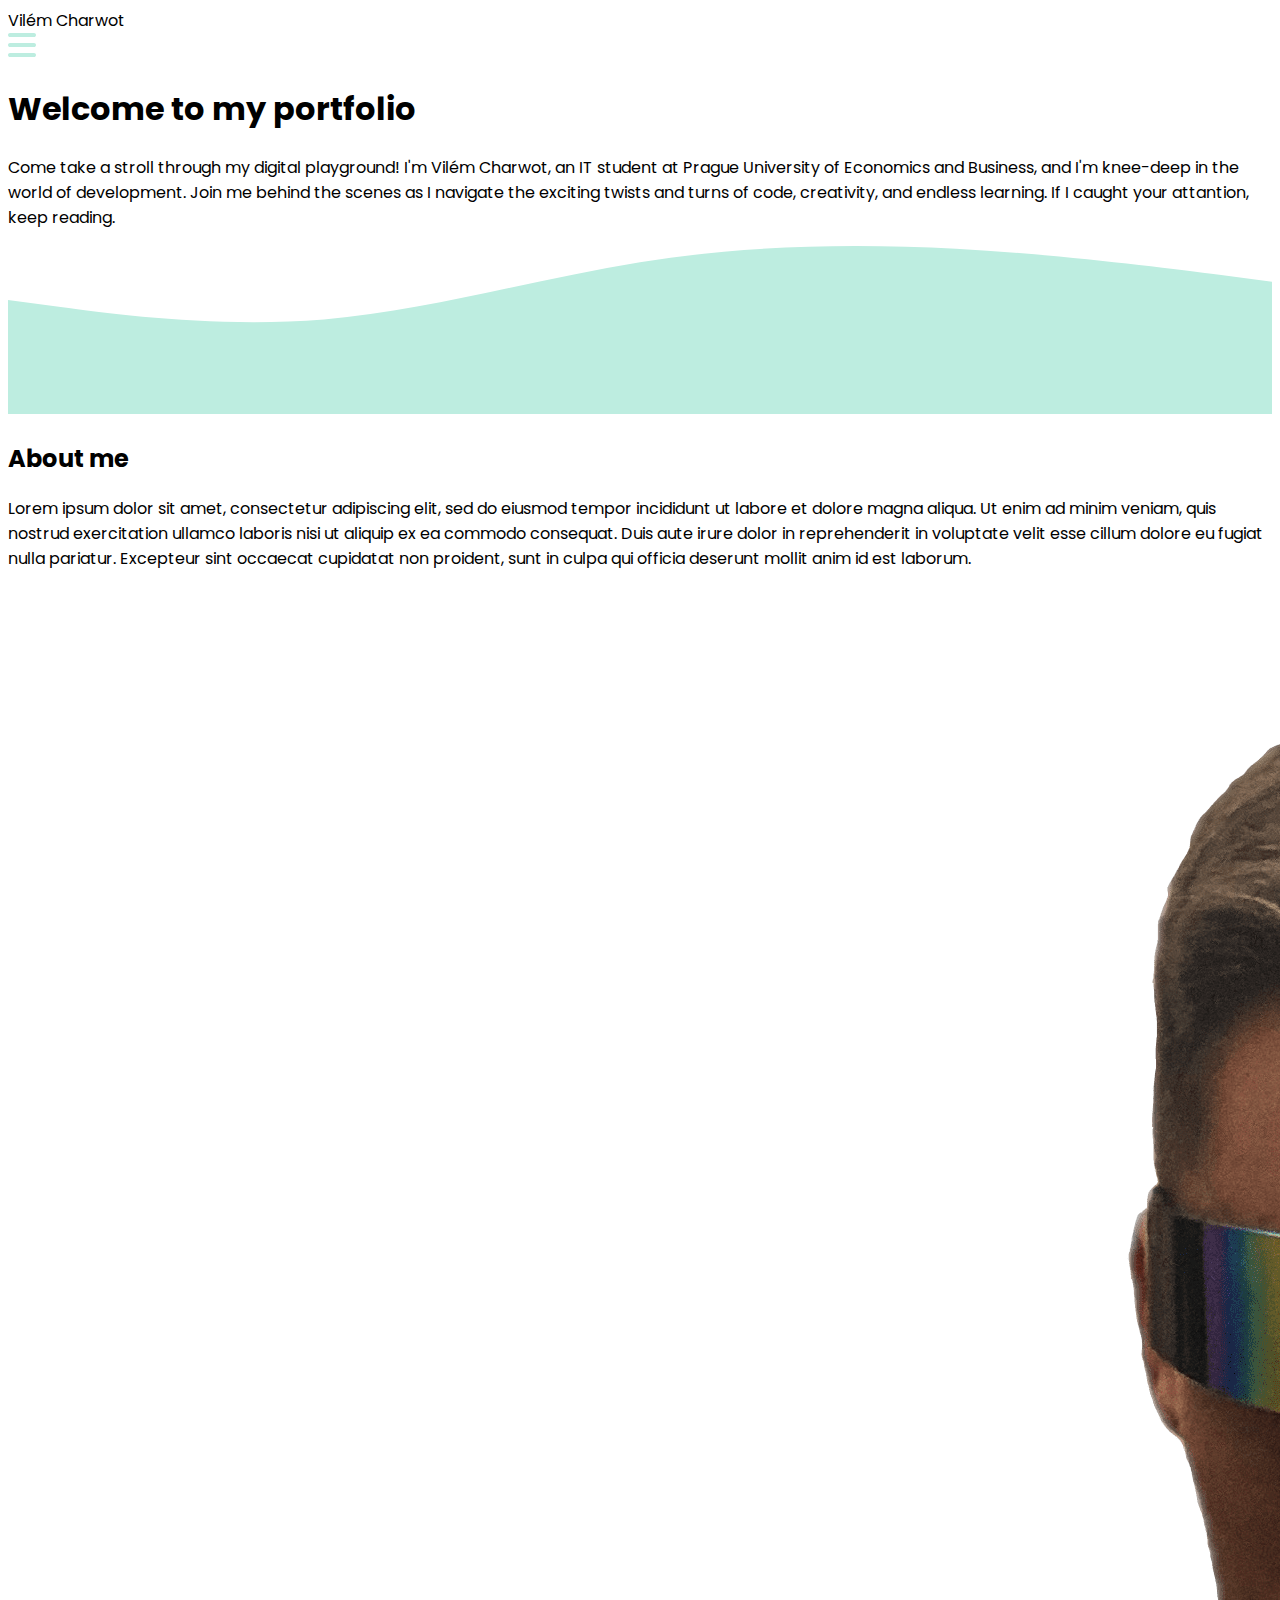
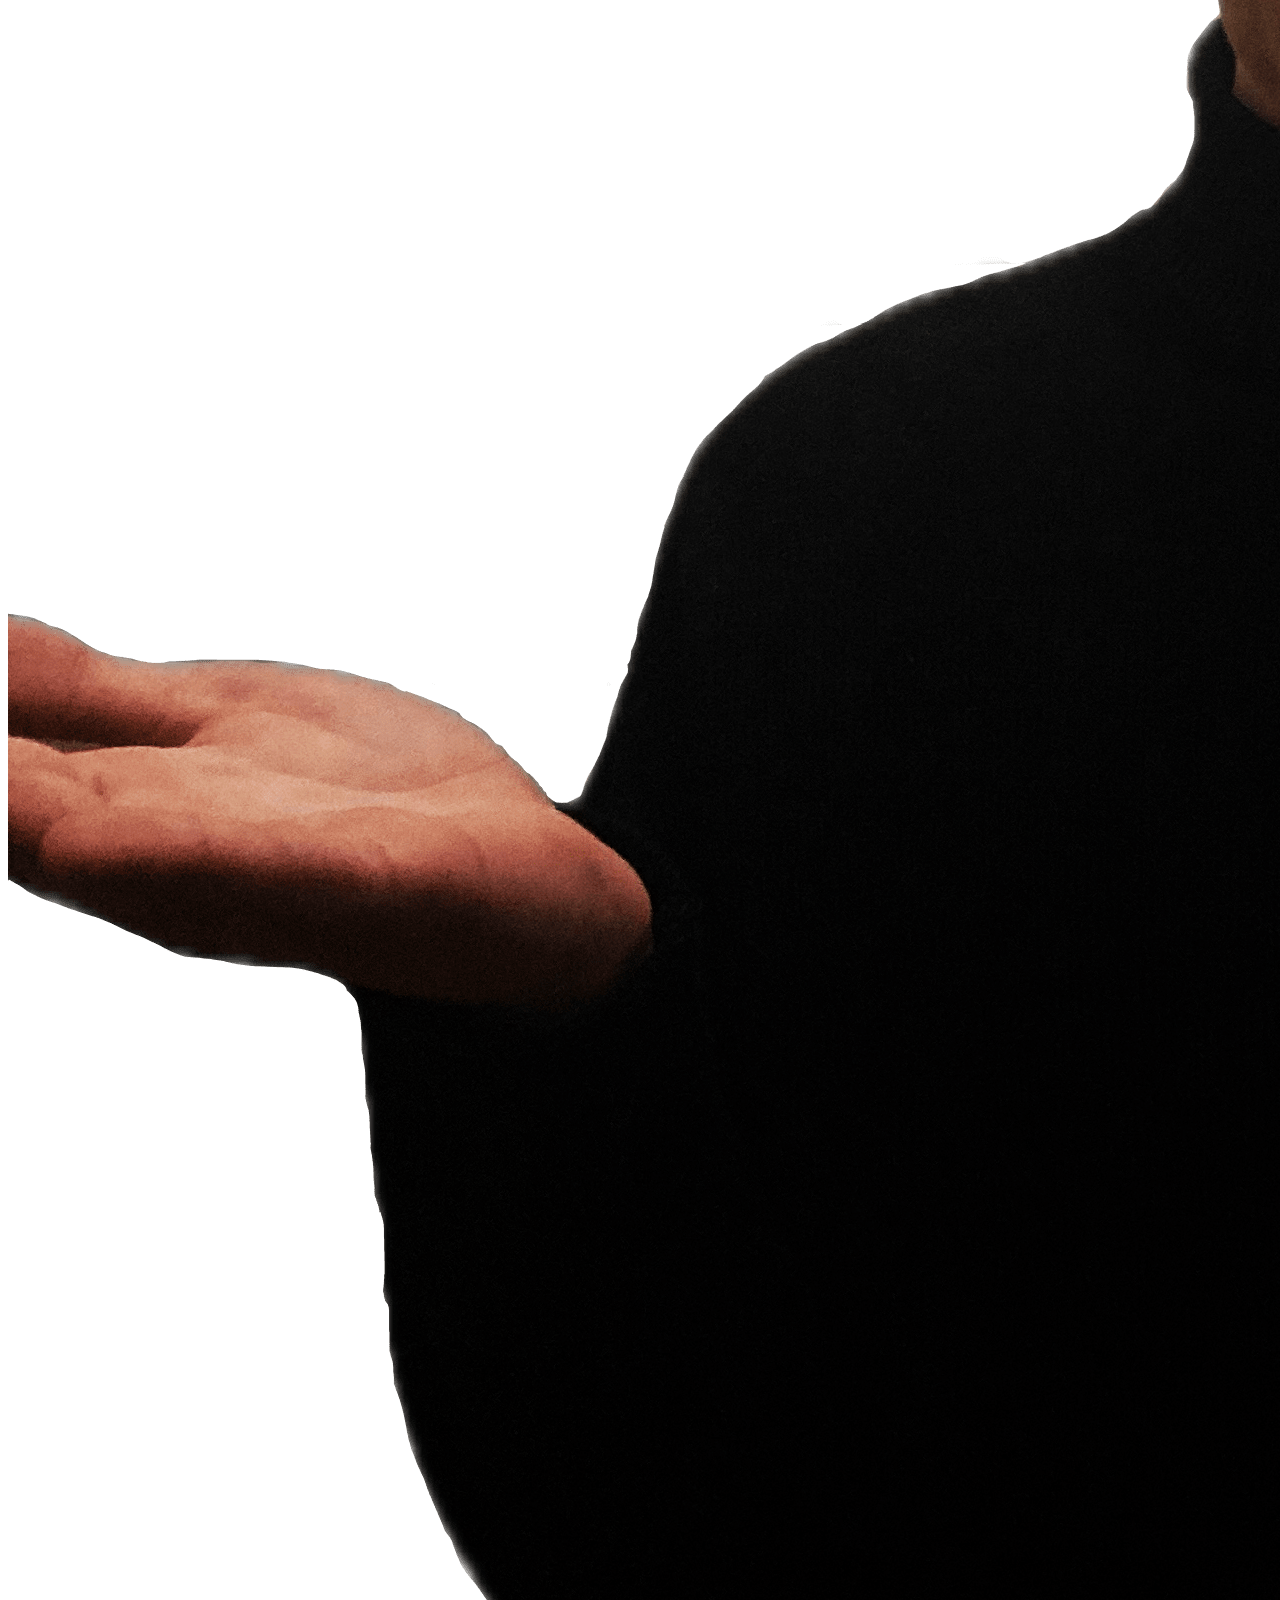
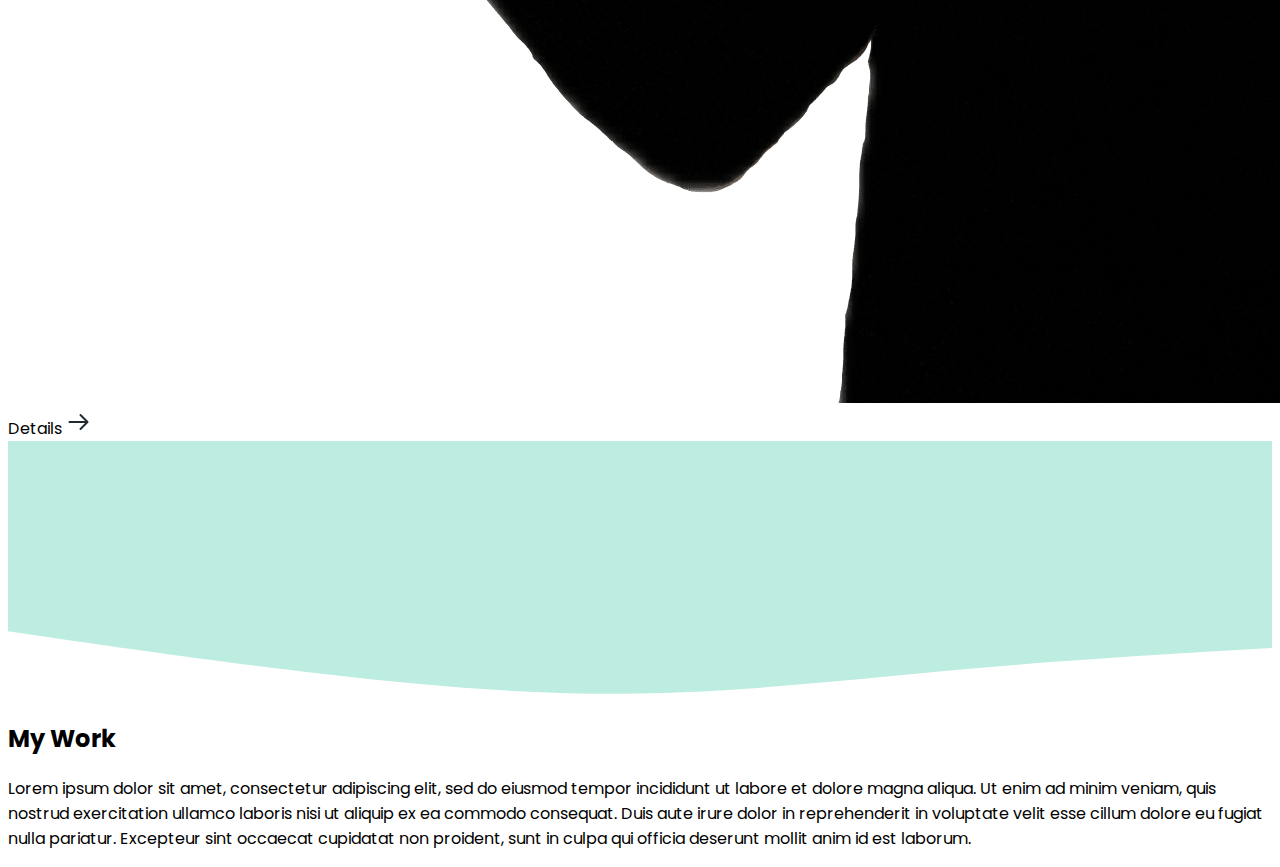
==== index.html @ 45489f50 "Created styles for bright section and created the HTML" ====
<!DOCTYPE html>
<html lang="en">
<head>
    <meta charset="UTF-8">
    <meta name="viewport" content="width=device-width, initial-scale=1"/>
    <title>Vilém Charwot - Home</title>
    <link href='https://fonts.googleapis.com/css2?family=Poppins' rel='stylesheet'>
    <link rel="stylesheet" href="styles.css">
</head>
<body>
<div class="main-container">
    <!--Header-->
    <div class="top-page-header-container">
        <header class="top-page-header">
            <div class="name-container">
                <span class="name">Vilém Charwot</span>
            </div>
            <svg width="28" height="24" viewBox="0 0 28 24" fill="none" xmlns="http://www.w3.org/2000/svg">
                <path fill-rule="evenodd" clip-rule="evenodd" d="M0 2C0 1.46957 0.210714 0.96086 0.585786 0.585787C0.960859 0.210714 1.46957 0 2 0H26C26.5304 0 27.0391 0.210714 27.4142 0.585787C27.7893 0.96086 28 1.46957 28 2C28 2.53043 27.7893 3.03914 27.4142 3.41421C27.0391 3.78929 26.5304 4 26 4H2C1.46957 4 0.960859 3.78929 0.585786 3.41421C0.210714 3.03914 0 2.53043 0 2ZM0 12C0 11.4696 0.210714 10.9609 0.585786 10.5858C0.960859 10.2107 1.46957 10 2 10H26C26.5304 10 27.0391 10.2107 27.4142 10.5858C27.7893 10.9609 28 11.4696 28 12C28 12.5304 27.7893 13.0391 27.4142 13.4142C27.0391 13.7893 26.5304 14 26 14H2C1.46957 14 0.960859 13.7893 0.585786 13.4142C0.210714 13.0391 0 12.5304 0 12ZM0 22C0 21.4696 0.210714 20.9609 0.585786 20.5858C0.960859 20.2107 1.46957 20 2 20H26C26.5304 20 27.0391 20.2107 27.4142 20.5858C27.7893 20.9609 28 21.4696 28 22C28 22.5304 27.7893 23.0391 27.4142 23.4142C27.0391 23.7893 26.5304 24 26 24H2C1.46957 24 0.960859 23.7893 0.585786 23.4142C0.210714 23.0391 0 22.5304 0 22Z" fill="#BDEDE0"/>
            </svg>
        </header>
    </div>
    <!--Intro section-->
    <section class="intro-section">
        <h1 class="intro-heading">Welcome to my portfolio</h1>
        <p class="intro-text">Come take a stroll through my digital playground! I'm Vilém Charwot, an IT student at Prague University of Economics and Business, and I'm knee-deep in the world of development. Join me behind the scenes as I navigate the exciting twists and turns of code, creativity, and endless learning. If I caught your attantion, keep reading.</p>
    </section>
    <!--About me section-->
    <section class="section-bright">
        <!--Top wave-->
        <svg class="top-wave" xmlns="http://www.w3.org/2000/svg" viewBox="0 0 375 50" fill="none">
            <title>waveform top</title>
            <path d="M0 16.0524L15.625 18.1205C31.25 20.2276 62.5 24.3637 93.75 21.7884C125 19.174 156.25 9.80917 187.5 4.81458C218.75 -0.219034 250 -0.843363 281.25 0.834507C312.5 2.51238 343.75 6.57048 359.375 8.56051L375 10.5896V50H359.375C343.75 50 312.5 50 281.25 50C250 50 218.75 50 187.5 50C156.25 50 125 50 93.75 50C62.5 50 31.25 50 15.625 50H0V16.0524Z" fill="#BDEDE0"/>
        </svg>
        <!--Content-->
        <main class="section-bright-content">
            <h2 class="section-heading">About me</h2>
            <div class="text-image">
                <p class="section-text">Lorem ipsum dolor sit amet, consectetur adipiscing elit, sed do eiusmod tempor incididunt ut labore et dolore magna aliqua. Ut enim ad minim veniam, quis nostrud exercitation ullamco laboris nisi ut aliquip ex ea commodo consequat. Duis aute irure dolor in reprehenderit in voluptate velit esse cillum dolore eu fugiat nulla pariatur. Excepteur sint occaecat cupidatat non proident, sunt in culpa qui officia deserunt mollit anim id est laborum.</p>
                <img class="section-image" src="pictures/matrixVildaEditCrop-min.png" alt="Vilém Charwot - Matrix">
            </div>
            <a class="arrow-button">
                Details
                <svg xmlns="http://www.w3.org/2000/svg" width="25" height="24" viewBox="0 0 25 24" fill="none">
                    <path d="M14.5 5L21.5 12M21.5 12L14.5 19M21.5 12H3.5" stroke="#202A32" stroke-width="2" stroke-linecap="round" stroke-linejoin="round"/>
                </svg>
            </a>
        </main>
        <!--Bottom wave-->
        <svg class="bottom-wave" xmlns="http://www.w3.org/2000/svg" viewBox="0 0 375 75" fill="none">
            <path d="M0 56.4436L15.625 58.7386C31.25 60.9715 62.5 65.5614 93.75 69.1589C125 72.7564 156.25 75.4856 187.5 74.9274C218.75 74.4311 250 70.7096 281.25 67.9184C312.5 65.1273 343.75 63.2665 359.375 62.3361L375 61.4057V0H359.375C343.75 0 312.5 0 281.25 0C250 0 218.75 0 187.5 0C156.25 0 125 0 93.75 0C62.5 0 31.25 0 15.625 0H0V56.4436Z" fill="#BDEDE0"/>
        </svg>
    </section>
    <section class="section-dark">
        <!--Content-->
        <main class="section-dark-content">
            <h2 class="section-heading">My Work</h2>
            <div class="text-image">
                <p class="section-text">Lorem ipsum dolor sit amet, consectetur adipiscing elit, sed do eiusmod tempor incididunt ut labore et dolore magna aliqua. Ut enim ad minim veniam, quis nostrud exercitation ullamco laboris nisi ut aliquip ex ea commodo consequat. Duis aute irure dolor in reprehenderit in voluptate velit esse cillum dolore eu fugiat nulla pariatur. Excepteur sint occaecat cupidatat non proident, sunt in culpa qui officia deserunt mollit anim id est laborum.</p>
            </div>
        </main>
        <!--Bottom wave-->
    </section>
</div>

</body>
</html>
---- styles.css ----
@import url('https://fonts.googleapis.com/css2?family=Poppins:wght@700&display=swap');

:root{
    --main-dark: #202A32;
    --main-bright: #BDEDE0;
}
*{
    font-family: "Poppins", sans-serif;
}

@media screen and (max-width: 800px) {
    body{
        margin: 0;
        font-weight: normal;
        background-color: #202A32;
        color: var(--main-bright);
    }
    .main-container{
        display: flex;
        flex-direction: column;
        align-items: center;
    }
    .top-page-header-container{
        display: flex;
        padding: 16px;
        flex-direction: column;
        align-items: center;
        gap: 16px;
        align-self: stretch;
    }
    .top-page-header{
        display: flex;
        justify-content: space-between;
        align-items: center;
        align-self: stretch;
    }
    .name-container{
        display: flex;
        justify-content: center;
        align-items: center;
    }
    .name{
        font-size: 20px;
        color: var(--main-bright);
        font-weight: 700;
        line-height: 150%;
    }
    .intro-section{
        display: flex;
        padding:32px 16px;
        flex-direction: column;
        justify-content: center;
        align-items: center;
        /*gap: 10px;*/
        align-self: stretch;
        color: var(--main-bright);
    }
    .intro-heading{
        font-size: 36px;
        font-weight: 900;
        /*line-height: 150%;*/
    }
    .intro-text{
        font-weight: 700;
        font-size: 16px;
        text-align: justify;
    }

    .section-bright{
        display: flex;
        flex-direction: column;
        align-items: center;
        align-self: stretch;
        color: var(--main-dark);

    }
    path.top-wave{
        height: 50px;
        align-self: stretch;
    }
    path.bottom-wave{
        height: 75px;
        align-self: stretch;
    }
    .section-bright-content{
        display: flex;
        padding: 0px 16px;
        flex-direction: column;
        align-items: center;
        gap: 8px;
        align-self: stretch;
        text-align: justify;
        background-color: var(--main-bright);

    }
    .section-heading{
        font-size: 24px;
        font-weight: 700;
    }
    .text-image{
        display: flex;
        align-self: stretch;
        flex-direction: column;
        justify-content: center;
    }
    .section-text{
        align-self: stretch;
        font-size: 16px;
        font-weight: 400;
    }
    .section-image{
        align-self: stretch;
    }
    .arrow-button{
        display: flex;
        align-items: center;
        gap: 8px;
        font-size: 16px;
        font-weight: 700;
    }
    .section-dark{
        display: flex;
        padding: 16px 0px;
        flex-direction: column;
        align-items: center;
        align-self: stretch;
    }
    .section-dark-content{
        display: flex;
        padding: 16px;
        flex-direction: column;
        align-items: center;
        gap: 8px;
        align-self: stretch;
        text-align: justify;
    }
}
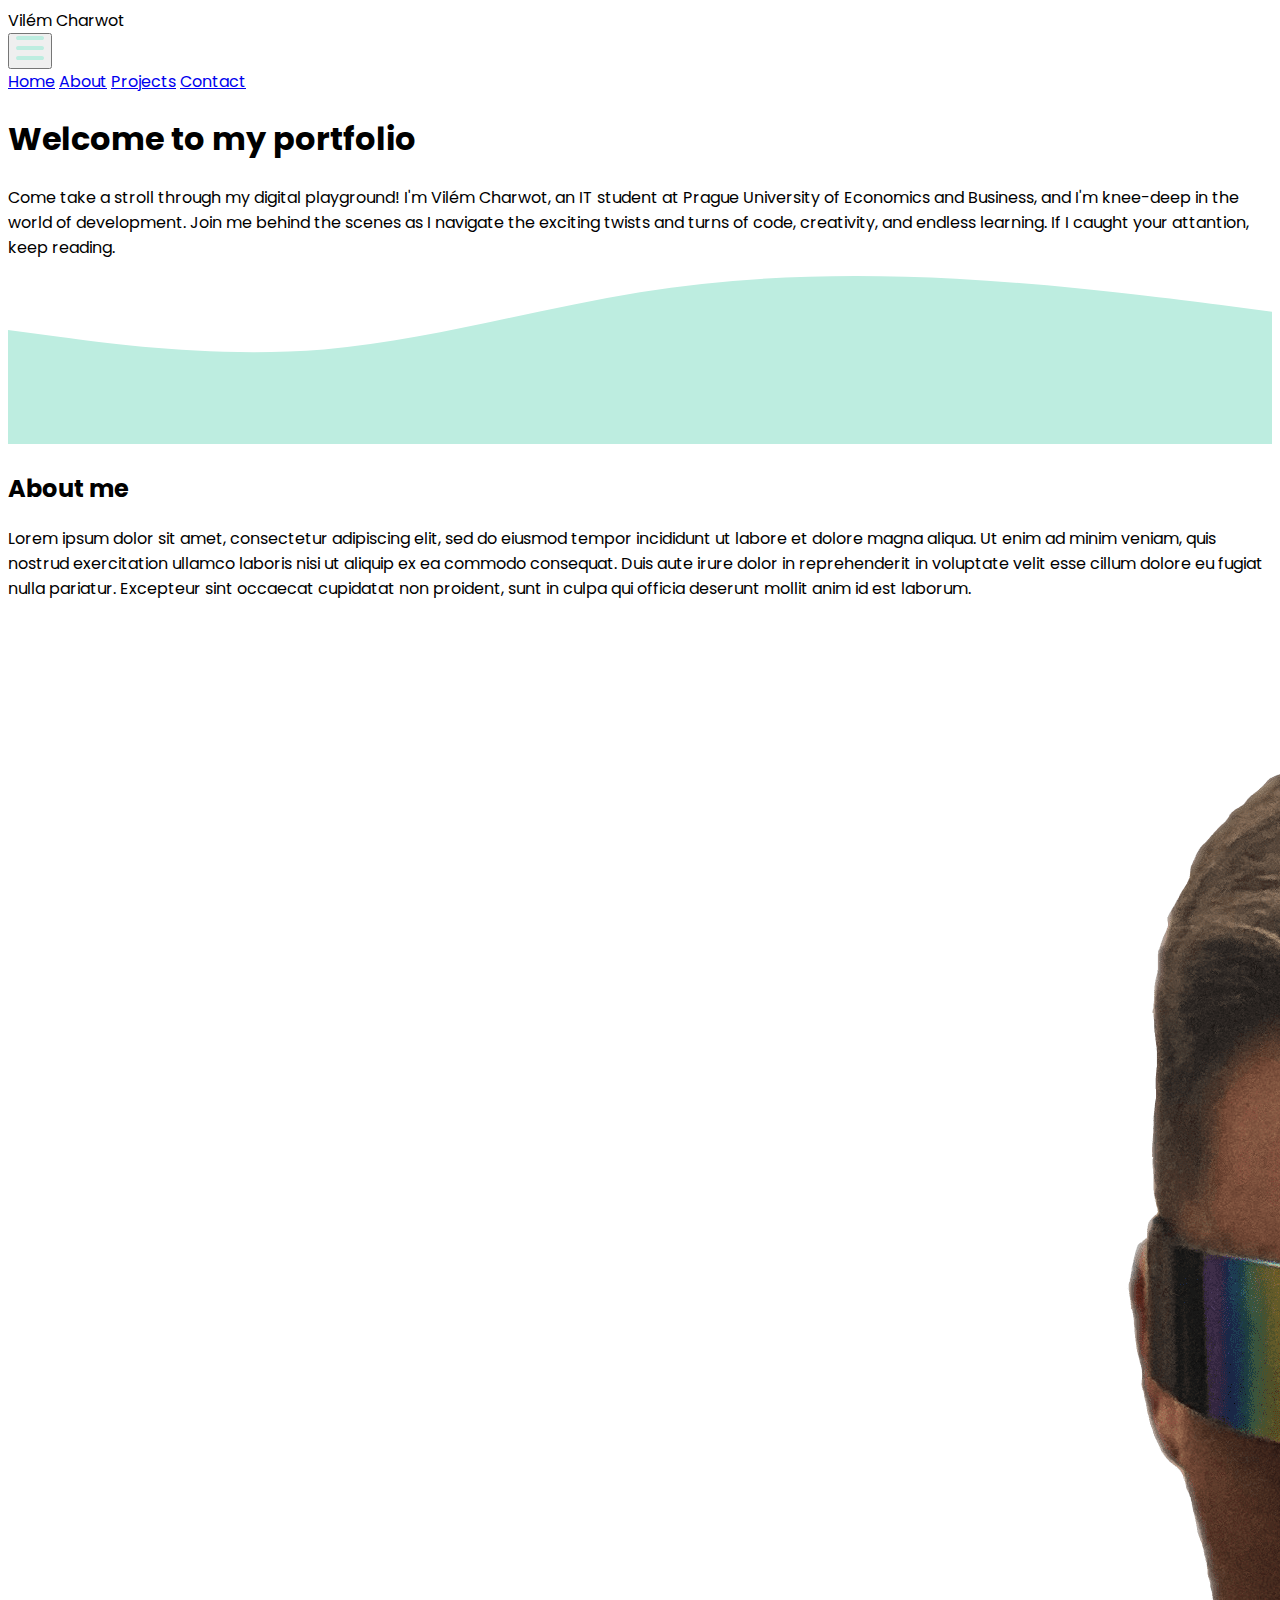
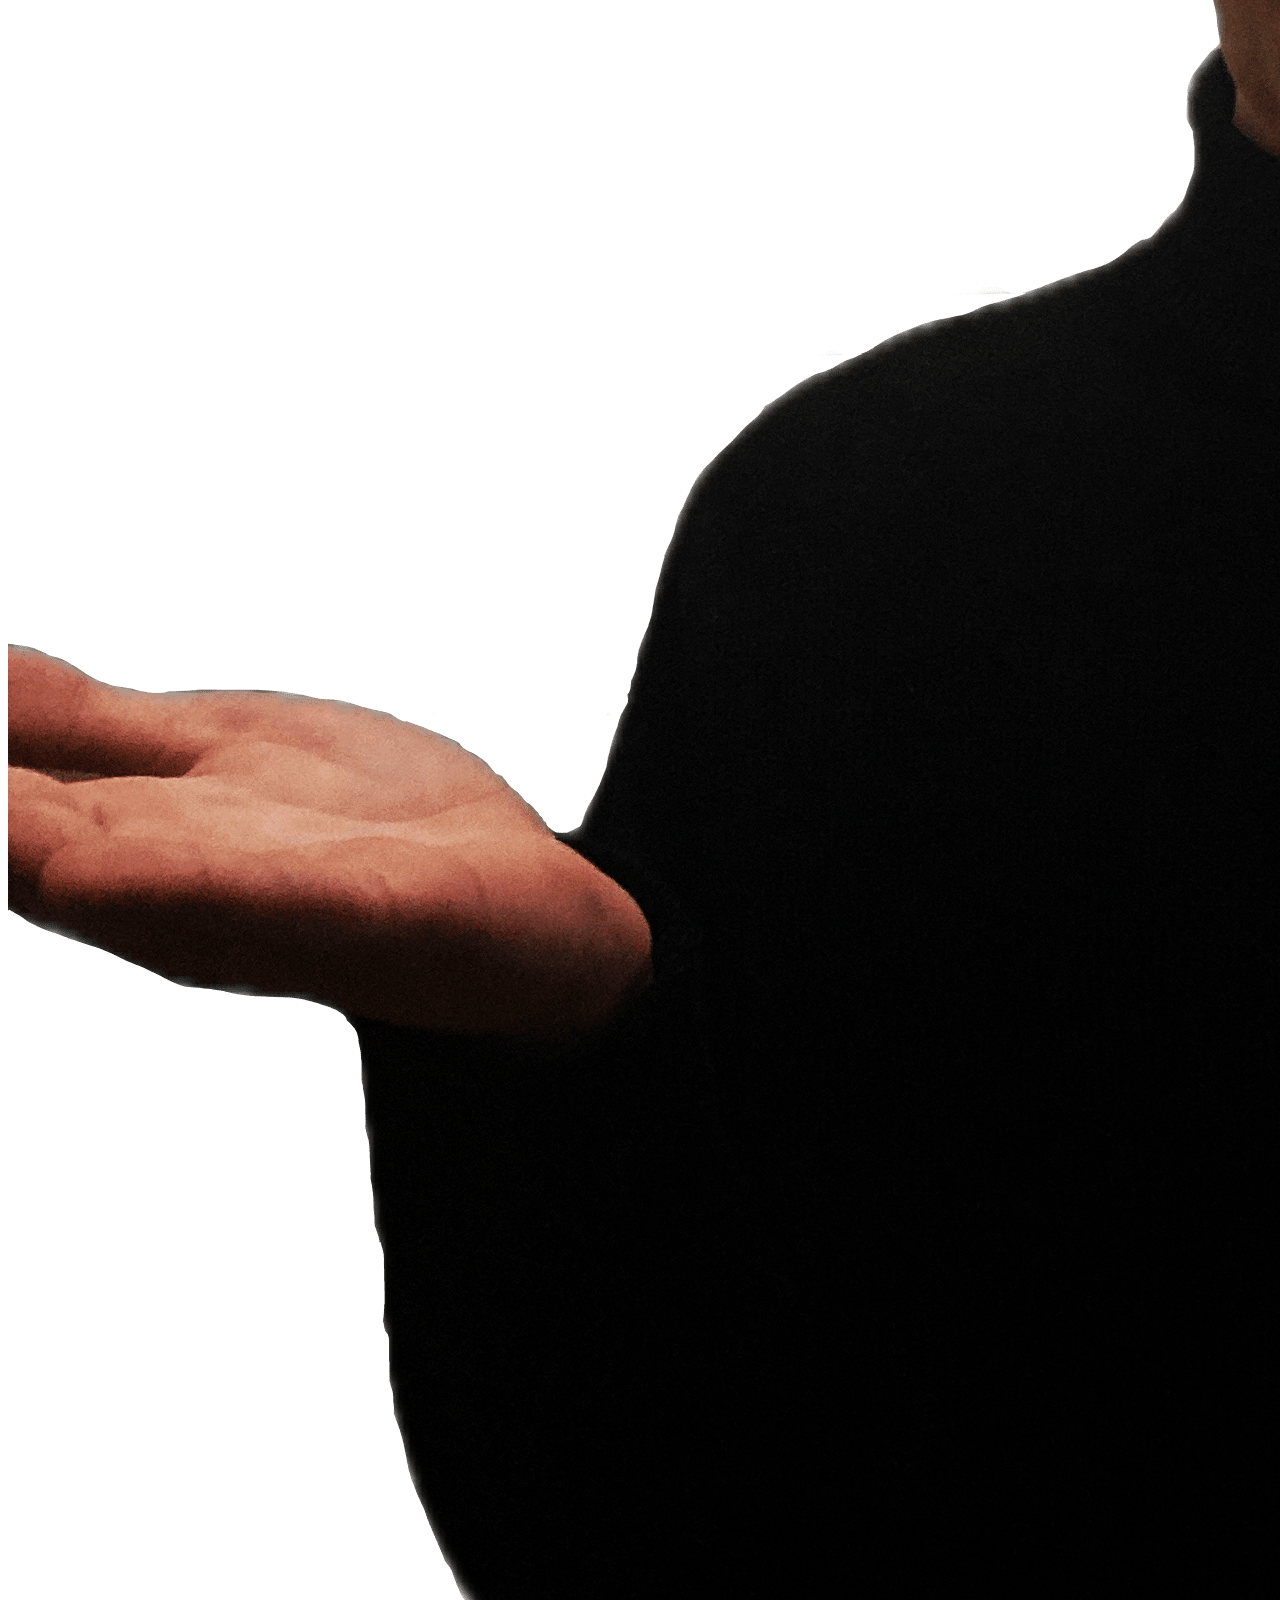
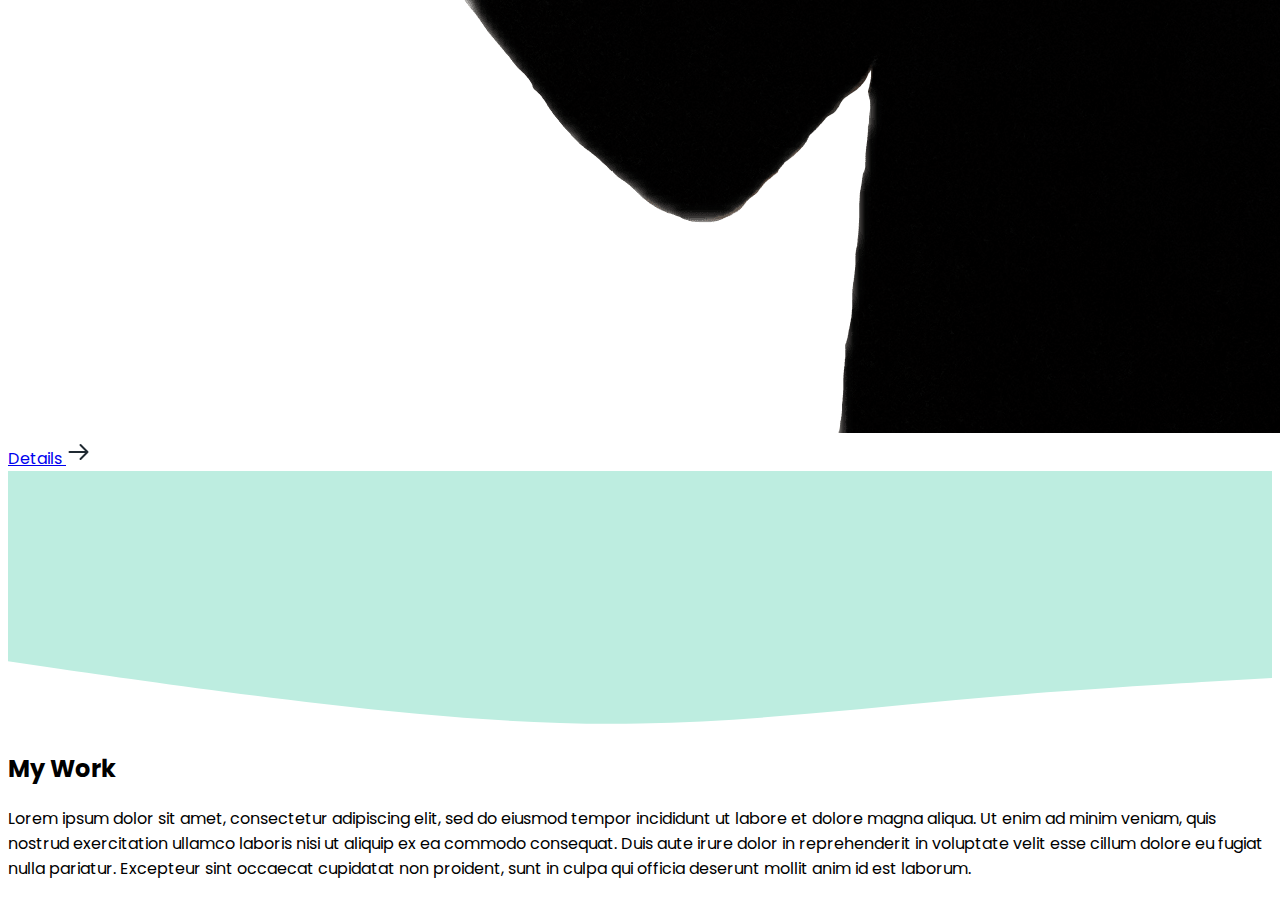
==== commit dc081a33: "main.js created with a function to show/hide navigation." ====
--- a/index.html
+++ b/index.html
@@ -15,10 +15,19 @@
             <div class="name-container">
                 <span class="name">Vilém Charwot</span>
             </div>
-            <svg width="28" height="24" viewBox="0 0 28 24" fill="none" xmlns="http://www.w3.org/2000/svg">
-                <path fill-rule="evenodd" clip-rule="evenodd" d="M0 2C0 1.46957 0.210714 0.96086 0.585786 0.585787C0.960859 0.210714 1.46957 0 2 0H26C26.5304 0 27.0391 0.210714 27.4142 0.585787C27.7893 0.96086 28 1.46957 28 2C28 2.53043 27.7893 3.03914 27.4142 3.41421C27.0391 3.78929 26.5304 4 26 4H2C1.46957 4 0.960859 3.78929 0.585786 3.41421C0.210714 3.03914 0 2.53043 0 2ZM0 12C0 11.4696 0.210714 10.9609 0.585786 10.5858C0.960859 10.2107 1.46957 10 2 10H26C26.5304 10 27.0391 10.2107 27.4142 10.5858C27.7893 10.9609 28 11.4696 28 12C28 12.5304 27.7893 13.0391 27.4142 13.4142C27.0391 13.7893 26.5304 14 26 14H2C1.46957 14 0.960859 13.7893 0.585786 13.4142C0.210714 13.0391 0 12.5304 0 12ZM0 22C0 21.4696 0.210714 20.9609 0.585786 20.5858C0.960859 20.2107 1.46957 20 2 20H26C26.5304 20 27.0391 20.2107 27.4142 20.5858C27.7893 20.9609 28 21.4696 28 22C28 22.5304 27.7893 23.0391 27.4142 23.4142C27.0391 23.7893 26.5304 24 26 24H2C1.46957 24 0.960859 23.7893 0.585786 23.4142C0.210714 23.0391 0 22.5304 0 22Z" fill="#BDEDE0"/>
-            </svg>
+            <button class="burger-menu" onclick="menuRoll()">
+                <svg width="28" height="24" viewBox="0 0 28 24" fill="none" xmlns="http://www.w3.org/2000/svg">
+                    <path fill-rule="evenodd" clip-rule="evenodd" d="M0 2C0 1.46957 0.210714 0.96086 0.585786 0.585787C0.960859 0.210714 1.46957 0 2 0H26C26.5304 0 27.0391 0.210714 27.4142 0.585787C27.7893 0.96086 28 1.46957 28 2C28 2.53043 27.7893 3.03914 27.4142 3.41421C27.0391 3.78929 26.5304 4 26 4H2C1.46957 4 0.960859 3.78929 0.585786 3.41421C0.210714 3.03914 0 2.53043 0 2ZM0 12C0 11.4696 0.210714 10.9609 0.585786 10.5858C0.960859 10.2107 1.46957 10 2 10H26C26.5304 10 27.0391 10.2107 27.4142 10.5858C27.7893 10.9609 28 11.4696 28 12C28 12.5304 27.7893 13.0391 27.4142 13.4142C27.0391 13.7893 26.5304 14 26 14H2C1.46957 14 0.960859 13.7893 0.585786 13.4142C0.210714 13.0391 0 12.5304 0 12ZM0 22C0 21.4696 0.210714 20.9609 0.585786 20.5858C0.960859 20.2107 1.46957 20 2 20H26C26.5304 20 27.0391 20.2107 27.4142 20.5858C27.7893 20.9609 28 21.4696 28 22C28 22.5304 27.7893 23.0391 27.4142 23.4142C27.0391 23.7893 26.5304 24 26 24H2C1.46957 24 0.960859 23.7893 0.585786 23.4142C0.210714 23.0391 0 22.5304 0 22Z" fill="#BDEDE0"/>
+                </svg>
+            </button>
+
         </header>
+        <nav id="nav-menu">
+            <a href="#" class="nav-item active">Home</a>
+            <a href="#" class="nav-item">About</a>
+            <a href="#" class="nav-item">Projects</a>
+            <a href="#" class="nav-item">Contact</a>
+        </nav>
     </div>
     <!--Intro section-->
     <section class="intro-section">
@@ -39,7 +48,7 @@
                 <p class="section-text">Lorem ipsum dolor sit amet, consectetur adipiscing elit, sed do eiusmod tempor incididunt ut labore et dolore magna aliqua. Ut enim ad minim veniam, quis nostrud exercitation ullamco laboris nisi ut aliquip ex ea commodo consequat. Duis aute irure dolor in reprehenderit in voluptate velit esse cillum dolore eu fugiat nulla pariatur. Excepteur sint occaecat cupidatat non proident, sunt in culpa qui officia deserunt mollit anim id est laborum.</p>
                 <img class="section-image" src="pictures/matrixVildaEditCrop-min.png" alt="Vilém Charwot - Matrix">
             </div>
-            <a class="arrow-button">
+            <a class="arrow-button" href="projects.html">
                 Details
                 <svg xmlns="http://www.w3.org/2000/svg" width="25" height="24" viewBox="0 0 25 24" fill="none">
                     <path d="M14.5 5L21.5 12M21.5 12L14.5 19M21.5 12H3.5" stroke="#202A32" stroke-width="2" stroke-linecap="round" stroke-linejoin="round"/>
@@ -62,6 +71,6 @@
         <!--Bottom wave-->
     </section>
 </div>
-
+<script src="main.js"></script>
 </body>
 </html>--- a/styles.css
+++ b/styles.css
@@ -45,6 +45,39 @@
         font-weight: 700;
         line-height: 150%;
     }
+    #nav-menu{
+        display: flex;
+        flex-direction: column;
+        justify-self: stretch;
+        gap: 16px;
+        align-items: center;
+
+    }
+    .nav-item{
+        display: flex;
+        justify-content: center;
+        font-weight: 400;
+        text-decoration: none;
+        transition: padding-left 300ms;
+    }
+    .nav-item:visited{
+        color: var(--main-bright);
+        text-decoration: none;
+    }
+    .nav-item:hover{
+        color: var(--main-bright);
+        text-decoration: underline;
+        padding-left: 32px;
+    }
+    .active{
+        font-weight: 700;
+    }
+    .burger-menu{
+        text-decoration: none;
+        border: none;
+        background-color: transparent;
+    }
+
     .intro-section{
         display: flex;
         padding:32px 16px;
@@ -84,7 +117,7 @@
     }
     .section-bright-content{
         display: flex;
-        padding: 0px 16px;
+        padding: 0 16px;
         flex-direction: column;
         align-items: center;
         gap: 8px;
@@ -117,10 +150,23 @@
         gap: 8px;
         font-size: 16px;
         font-weight: 700;
+        text-decoration: none;
+    }
+    a.arrow-button:active{
+        text-decoration: none;
+        color: var(--main-dark);
+    }
+    a.arrow-button:hover{
+        text-decoration: underline;
+        color: var(--main-dark);
+    }
+    a.arrow-button:visited{
+        text-decoration: none;
+        color: var(--main-dark);
     }
     .section-dark{
         display: flex;
-        padding: 16px 0px;
+        padding: 16px 0;
         flex-direction: column;
         align-items: center;
         align-self: stretch;
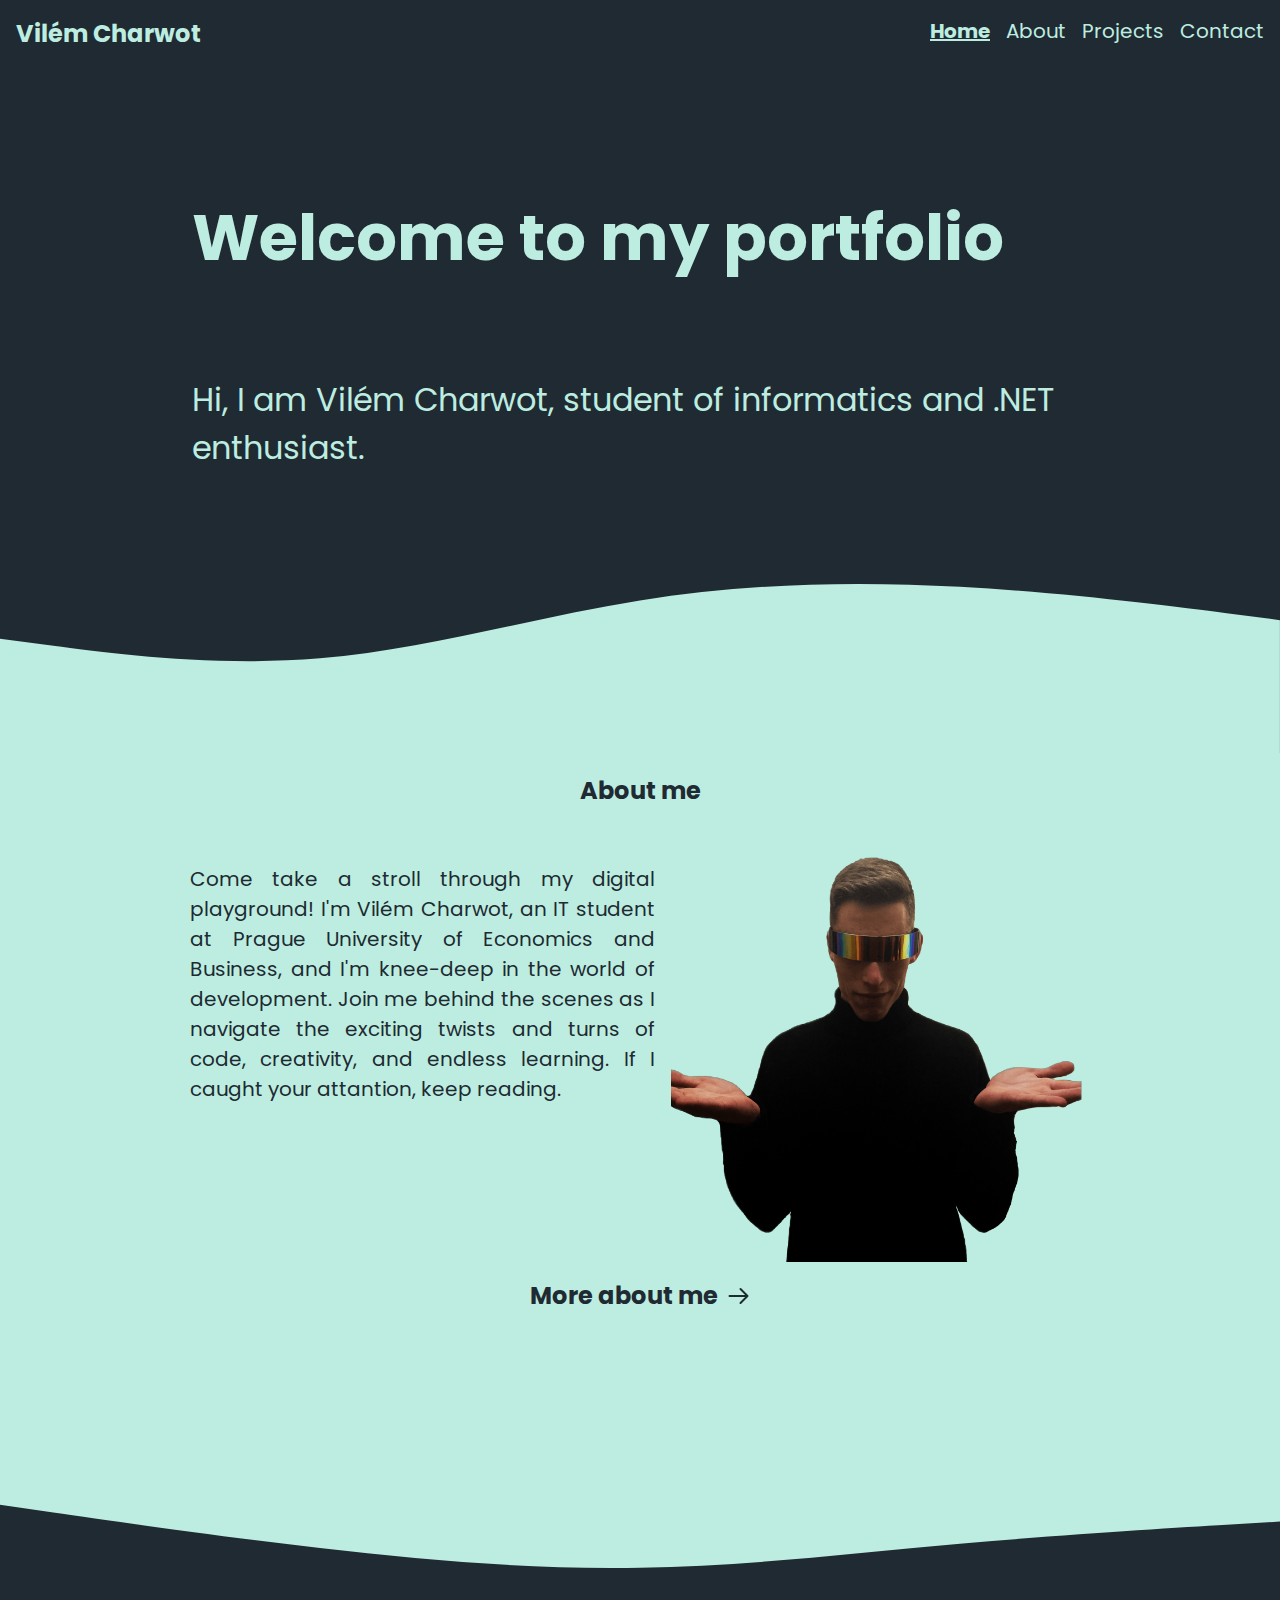
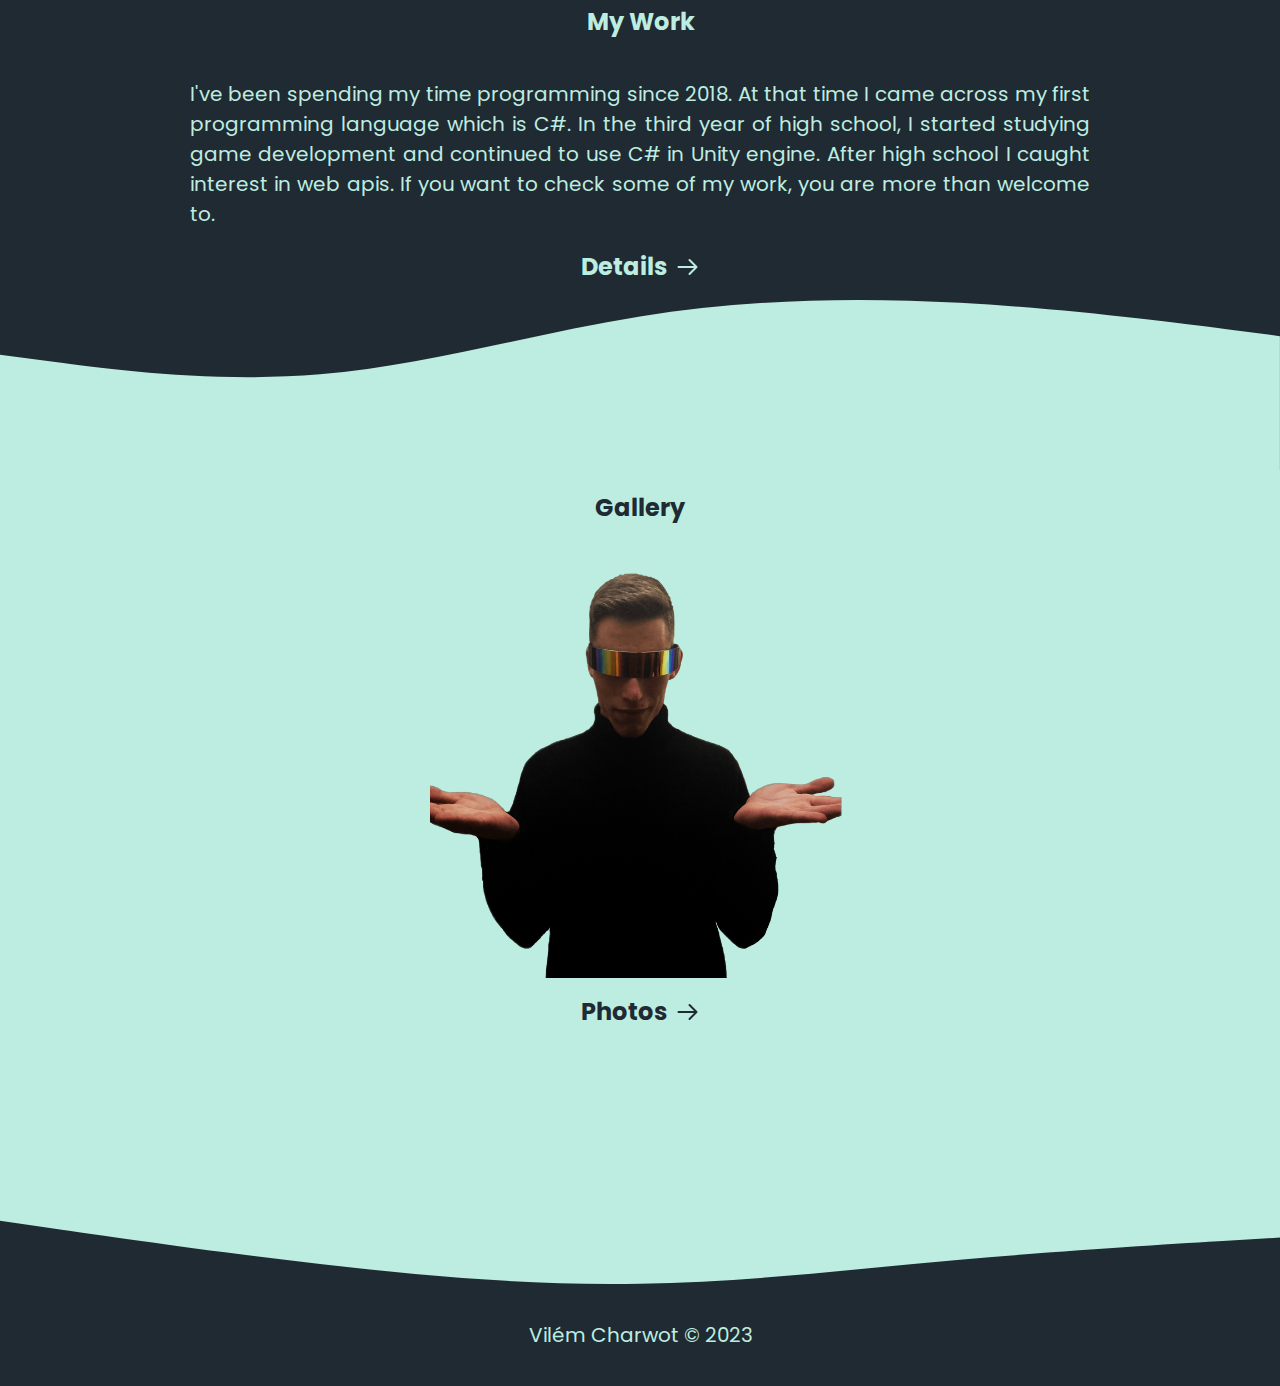
==== commit b7bc1d2e: "Responsive css created." ====
--- a/index.html
+++ b/index.html
@@ -2,18 +2,18 @@
 <html lang="en">
 <head>
     <meta charset="UTF-8">
-    <meta name="viewport" content="width=device-width, initial-scale=1"/>
+    <meta name="viewport" content="width=device-width, initial-scale=1">
     <title>Vilém Charwot - Home</title>
     <link href='https://fonts.googleapis.com/css2?family=Poppins' rel='stylesheet'>
     <link rel="stylesheet" href="styles.css">
 </head>
 <body>
-<div class="main-container">
+<div class="div-container">
     <!--Header-->
     <div class="top-page-header-container">
         <header class="top-page-header">
             <div class="name-container">
-                <span class="name">Vilém Charwot</span>
+                <a class="name" href="index.html">Vilém Charwot</a>
             </div>
             <button class="burger-menu" onclick="menuRoll()">
                 <svg width="28" height="24" viewBox="0 0 28 24" fill="none" xmlns="http://www.w3.org/2000/svg">
@@ -32,44 +32,93 @@
     <!--Intro section-->
     <section class="intro-section">
         <h1 class="intro-heading">Welcome to my portfolio</h1>
-        <p class="intro-text">Come take a stroll through my digital playground! I'm Vilém Charwot, an IT student at Prague University of Economics and Business, and I'm knee-deep in the world of development. Join me behind the scenes as I navigate the exciting twists and turns of code, creativity, and endless learning. If I caught your attantion, keep reading.</p>
+        <p class="intro-text">Hi, I am Vilém Charwot, student of informatics and .NET enthusiast.</p>
     </section>
     <!--About me section-->
     <section class="section-bright">
         <!--Top wave-->
-        <svg class="top-wave" xmlns="http://www.w3.org/2000/svg" viewBox="0 0 375 50" fill="none">
+        <svg class="top-wave-cover" xmlns="http://www.w3.org/2000/svg" viewBox="0 0 375 50" fill="none">
             <title>waveform top</title>
-            <path d="M0 16.0524L15.625 18.1205C31.25 20.2276 62.5 24.3637 93.75 21.7884C125 19.174 156.25 9.80917 187.5 4.81458C218.75 -0.219034 250 -0.843363 281.25 0.834507C312.5 2.51238 343.75 6.57048 359.375 8.56051L375 10.5896V50H359.375C343.75 50 312.5 50 281.25 50C250 50 218.75 50 187.5 50C156.25 50 125 50 93.75 50C62.5 50 31.25 50 15.625 50H0V16.0524Z" fill="#BDEDE0"/>
+            <path class="top-wave" d="M0 16.0524L15.625 18.1205C31.25 20.2276 62.5 24.3637 93.75 21.7884C125 19.174 156.25 9.80917 187.5 4.81458C218.75 -0.219034 250 -0.843363 281.25 0.834507C312.5 2.51238 343.75 6.57048 359.375 8.56051L375 10.5896V50H359.375C343.75 50 312.5 50 281.25 50C250 50 218.75 50 187.5 50C156.25 50 125 50 93.75 50C62.5 50 31.25 50 15.625 50H0V16.0524Z" fill="#BDEDE0"/>
         </svg>
         <!--Content-->
-        <main class="section-bright-content">
+        <div class="section-bright-content">
             <h2 class="section-heading">About me</h2>
             <div class="text-image">
-                <p class="section-text">Lorem ipsum dolor sit amet, consectetur adipiscing elit, sed do eiusmod tempor incididunt ut labore et dolore magna aliqua. Ut enim ad minim veniam, quis nostrud exercitation ullamco laboris nisi ut aliquip ex ea commodo consequat. Duis aute irure dolor in reprehenderit in voluptate velit esse cillum dolore eu fugiat nulla pariatur. Excepteur sint occaecat cupidatat non proident, sunt in culpa qui officia deserunt mollit anim id est laborum.</p>
+                <p class="section-text">Come take a stroll through my digital playground! I'm Vilém Charwot, an IT student at Prague University of Economics and Business, and I'm knee-deep in the world of development. Join me behind the scenes as I navigate the exciting twists and turns of code, creativity, and endless learning. If I caught your attantion, keep reading.</p>
                 <img class="section-image" src="pictures/matrixVildaEditCrop-min.png" alt="Vilém Charwot - Matrix">
             </div>
             <a class="arrow-button" href="projects.html">
-                Details
+                <header>
+                    More about me
+                </header>
                 <svg xmlns="http://www.w3.org/2000/svg" width="25" height="24" viewBox="0 0 25 24" fill="none">
                     <path d="M14.5 5L21.5 12M21.5 12L14.5 19M21.5 12H3.5" stroke="#202A32" stroke-width="2" stroke-linecap="round" stroke-linejoin="round"/>
                 </svg>
             </a>
-        </main>
+        </div>
         <!--Bottom wave-->
-        <svg class="bottom-wave" xmlns="http://www.w3.org/2000/svg" viewBox="0 0 375 75" fill="none">
-            <path d="M0 56.4436L15.625 58.7386C31.25 60.9715 62.5 65.5614 93.75 69.1589C125 72.7564 156.25 75.4856 187.5 74.9274C218.75 74.4311 250 70.7096 281.25 67.9184C312.5 65.1273 343.75 63.2665 359.375 62.3361L375 61.4057V0H359.375C343.75 0 312.5 0 281.25 0C250 0 218.75 0 187.5 0C156.25 0 125 0 93.75 0C62.5 0 31.25 0 15.625 0H0V56.4436Z" fill="#BDEDE0"/>
+        <svg class="bottom-wave-cover" xmlns="http://www.w3.org/2000/svg" viewBox="0 0 375 75" fill="none">
+            <path class="bottom-wave" d="M0 56.4436L15.625 58.7386C31.25 60.9715 62.5 65.5614 93.75 69.1589C125 72.7564 156.25 75.4856 187.5 74.9274C218.75 74.4311 250 70.7096 281.25 67.9184C312.5 65.1273 343.75 63.2665 359.375 62.3361L375 61.4057V0H359.375C343.75 0 312.5 0 281.25 0C250 0 218.75 0 187.5 0C156.25 0 125 0 93.75 0C62.5 0 31.25 0 15.625 0H0V56.4436Z" fill="#BDEDE0"/>
         </svg>
     </section>
+    <!--My Work section-->
     <section class="section-dark">
         <!--Content-->
-        <main class="section-dark-content">
+        <div class="section-dark-content">
             <h2 class="section-heading">My Work</h2>
             <div class="text-image">
-                <p class="section-text">Lorem ipsum dolor sit amet, consectetur adipiscing elit, sed do eiusmod tempor incididunt ut labore et dolore magna aliqua. Ut enim ad minim veniam, quis nostrud exercitation ullamco laboris nisi ut aliquip ex ea commodo consequat. Duis aute irure dolor in reprehenderit in voluptate velit esse cillum dolore eu fugiat nulla pariatur. Excepteur sint occaecat cupidatat non proident, sunt in culpa qui officia deserunt mollit anim id est laborum.</p>
+                <p class="section-text">I've been spending my time programming since 2018. At that time I came across my first programming language which is C#. In the third year of high school, I started studying game development and continued to use C# in Unity engine. After high school I caught interest in web apis.
+                If you want to check some of my work, you are more than welcome to.</p>
             </div>
-        </main>
+            <a class="arrow-button" href="projects.html">
+                <span>
+                    Details
+                </span>
+                <svg xmlns="http://www.w3.org/2000/svg" width="25" height="24" viewBox="0 0 25 24" fill="none">
+                    <path class="section-dark-path" d="M14.5 5L21.5 12M21.5 12L14.5 19M21.5 12H3.5"  stroke-width="2" stroke-linecap="round" stroke-linejoin="round"/>
+                </svg>
+            </a>
+        </div>
         <!--Bottom wave-->
     </section>
+    <!--Gallery-->
+    <section class="section-bright">
+        <!--Top wave-->
+        <svg class="top-wave-cover" xmlns="http://www.w3.org/2000/svg" viewBox="0 0 375 50" fill="none">
+            <title>waveform top</title>
+            <path class="top-wave" d="M0 16.0524L15.625 18.1205C31.25 20.2276 62.5 24.3637 93.75 21.7884C125 19.174 156.25 9.80917 187.5 4.81458C218.75 -0.219034 250 -0.843363 281.25 0.834507C312.5 2.51238 343.75 6.57048 359.375 8.56051L375 10.5896V50H359.375C343.75 50 312.5 50 281.25 50C250 50 218.75 50 187.5 50C156.25 50 125 50 93.75 50C62.5 50 31.25 50 15.625 50H0V16.0524Z" fill="#BDEDE0"/>
+        </svg>
+        <!--Content-->
+        <div class="section-bright-content">
+            <h2 class="section-heading">Gallery</h2>
+            <div class="text-image">
+                <img class="section-image" src="pictures/matrixVildaEditCrop-min.png" alt="Vilém Charwot - Matrix">
+            </div>
+            <a class="arrow-button" href="projects.html">
+                <span>
+                    Photos
+                </span>
+                <svg xmlns="http://www.w3.org/2000/svg" width="25" height="24" viewBox="0 0 25 24" fill="none">
+                    <path d="M14.5 5L21.5 12M21.5 12L14.5 19M21.5 12H3.5" stroke="#202A32" stroke-width="2" stroke-linecap="round" stroke-linejoin="round"/>
+                </svg>
+            </a>
+        </div>
+        <!--Bottom wave-->
+        <svg class="bottom-wave-cover" xmlns="http://www.w3.org/2000/svg" viewBox="0 0 375 75" fill="none">
+            <path class="bottom-wave" d="M0 56.4436L15.625 58.7386C31.25 60.9715 62.5 65.5614 93.75 69.1589C125 72.7564 156.25 75.4856 187.5 74.9274C218.75 74.4311 250 70.7096 281.25 67.9184C312.5 65.1273 343.75 63.2665 359.375 62.3361L375 61.4057V0H359.375C343.75 0 312.5 0 281.25 0C250 0 218.75 0 187.5 0C156.25 0 125 0 93.75 0C62.5 0 31.25 0 15.625 0H0V56.4436Z" fill="#BDEDE0"/>
+        </svg>
+    </section>
+    <!--Footer-->
+    <footer class="section-dark">
+        <!--Content-->
+        <div class="section-dark-content">
+            <!--<h2 class="section-heading">My Work</h2>-->
+            <div class="text-image">
+                <p class="section-text copyright">Vilém Charwot © 2023</p>
+            </div>
+        </div>
+    </footer>
 </div>
 <script src="main.js"></script>
 </body>
--- a/styles.css
+++ b/styles.css
@@ -8,18 +8,39 @@
     font-family: "Poppins", sans-serif;
 }
 
+body{
+    margin: 0;
+    font-weight: normal;
+    background-color: #202A32;
+    color: var(--main-bright);
+}
+.main-container{
+    display: flex;
+    flex-direction: column;
+    align-items: center;
+}
+a.name{
+    text-decoration: none;
+    color: inherit;
+}
+a.name:visited{
+    text-decoration: none;
+    color: inherit;
+}
+a.name:hover{
+    text-decoration: none;
+    color: inherit;
+}
+.top-wave-cover{
+    margin-bottom: -1px;
+}
+.bottom-wave-cover{
+    margin-top: -1px;
+
+}
+
 @media screen and (max-width: 800px) {
-    body{
-        margin: 0;
-        font-weight: normal;
-        background-color: #202A32;
-        color: var(--main-bright);
-    }
-    .main-container{
-        display: flex;
-        flex-direction: column;
-        align-items: center;
-    }
+
     .top-page-header-container{
         display: flex;
         padding: 16px;
@@ -59,6 +80,7 @@
         font-weight: 400;
         text-decoration: none;
         transition: padding-left 300ms;
+        color: inherit;
     }
     .nav-item:visited{
         color: var(--main-bright);
@@ -67,7 +89,6 @@
     .nav-item:hover{
         color: var(--main-bright);
         text-decoration: underline;
-        padding-left: 32px;
     }
     .active{
         font-weight: 700;
@@ -151,33 +172,188 @@
         font-size: 16px;
         font-weight: 700;
         text-decoration: none;
+        color: inherit;
     }
     a.arrow-button:active{
         text-decoration: none;
-        color: var(--main-dark);
+        color: inherit;
     }
     a.arrow-button:hover{
         text-decoration: underline;
+        color: inherit;
+    }
+    a.arrow-button:visited{
+        text-decoration: none;
+        color: inherit;
+    }
+    .section-dark{
+        display: flex;
+        padding: 16px 0;
+        flex-direction: column;
+        align-items: center;
+        align-self: stretch;
+    }
+    .section-dark-content{
+        display: flex;
+        padding: 16px;
+        flex-direction: column;
+        align-items: center;
+        gap: 8px;
+        align-self: stretch;
+        text-align: justify;
+        color: var(--main-bright);
+    }
+    .section-dark-path{
+        stroke: var(--main-bright);
+    }
+    .copyright{
+        text-align: center;
+    }
+}
+@media screen and (min-width: 801px){
+    .top-page-header-container{
+        display: flex;
+        justify-content: space-between;
+        padding: 16px;
+        font-size: 24px;
+        font-weight: 700;
+    }
+    .burger-menu{
+        display: none;
+    }
+    #nav-menu{
+        display: flex;
+        gap: 16px;
+    }
+    .nav-item{
+        font-size: 20px;
+        text-decoration: none;
+        font-weight: 400;
+        color: inherit;
+    }
+    .nav-item:visited{
+        color: inherit;
+    }
+    .nav-item:hover{
+        color: inherit;
+        font-weight: 700;
+    }
+    .active{
+        text-decoration: underline;
+        font-weight: 700;
+    }
+    .intro-section{
+        display: flex;
+        flex-direction: column;
+        justify-content: center;
+        gap: 16px;
+        padding: 80px 192px;
+        align-self: stretch;
+        font-size: 32px;
+    }
+    .intro-heading{
+        max-width: 900px;
+        justify-self: stretch;
+        font-size: 64px;
+    }
+    .intro-text{
+        max-width: 900px;
+        justify-self: stretch;
+
+    }
+    .section-bright{
+        display: flex;
+        flex-direction: column;
+        align-items: center;
+        align-self: stretch;
+    }
+    path.top-wave{
+        height:50px;
+        align-self: stretch;
+    }
+
+    .section-bright-content{
+        display: flex;
+        padding: 0px 16px;
+        flex-direction: column;
+        align-items: center;
+        justify-content: center;
+        gap: 16px;
+        align-self: stretch;
+        background-color: var(--main-bright);
         color: var(--main-dark);
     }
+    .section-heading{
+        color: inherit;
+        max-width: 900px;
+    }
+    .text-image{
+        display: flex;
+        flex-direction: row;
+        max-width: 900px;
+        align-items: flex-start;
+        gap: 16px;
+        align-self: stretch;
+        margin: auto;
+    }
+    .section-text{
+        font-size: 20px;
+        text-align: justify;
+    }
+    .section-image{
+        max-height: 418px;
+    }
+    a.arrow-button{
+        color: inherit;
+        display: flex;
+        align-items: center;
+        gap: 8px;
+        font-size: 24px;
+        font-weight: 700;
+        text-decoration: none;
+    }
     a.arrow-button:visited{
-        text-decoration: none;
-        color: var(--main-dark);
+        color: inherit;
+        display: flex;
+        align-items: center;
+        gap: 8px;
+        font-size: 24px;
+        font-weight: 700;
+        text-decoration: none;
+    }
+    a.arrow-button:hover{
+        color: inherit;
+        display: flex;
+        align-items: center;
+        gap: 8px;
+        font-size: 24px;
+        font-weight: 700;
+        text-decoration: underline;
+    }
+    a.arrow-button:active{
+        color: inherit;
+        display: flex;
+        align-items: center;
+        gap: 8px;
+        font-size: 24px;
+        font-weight: 700;
+        text-decoration: none;
     }
     .section-dark{
         display: flex;
-        padding: 16px 0;
-        flex-direction: column;
-        align-items: center;
-        align-self: stretch;
+        padding: 16px;
+        flex-direction: column;
+        align-items: center;
+        gap: 8px;
+        align-self: stretch;
+        stroke: var(--main-bright);
     }
     .section-dark-content{
         display: flex;
-        padding: 16px;
-        flex-direction: column;
-        align-items: center;
-        gap: 8px;
-        align-self: stretch;
-        text-align: justify;
-    }
-}
+        align-self: stretch;
+        flex-direction: column;
+        align-items: center;
+        justify-content: center;
+    }
+
+}
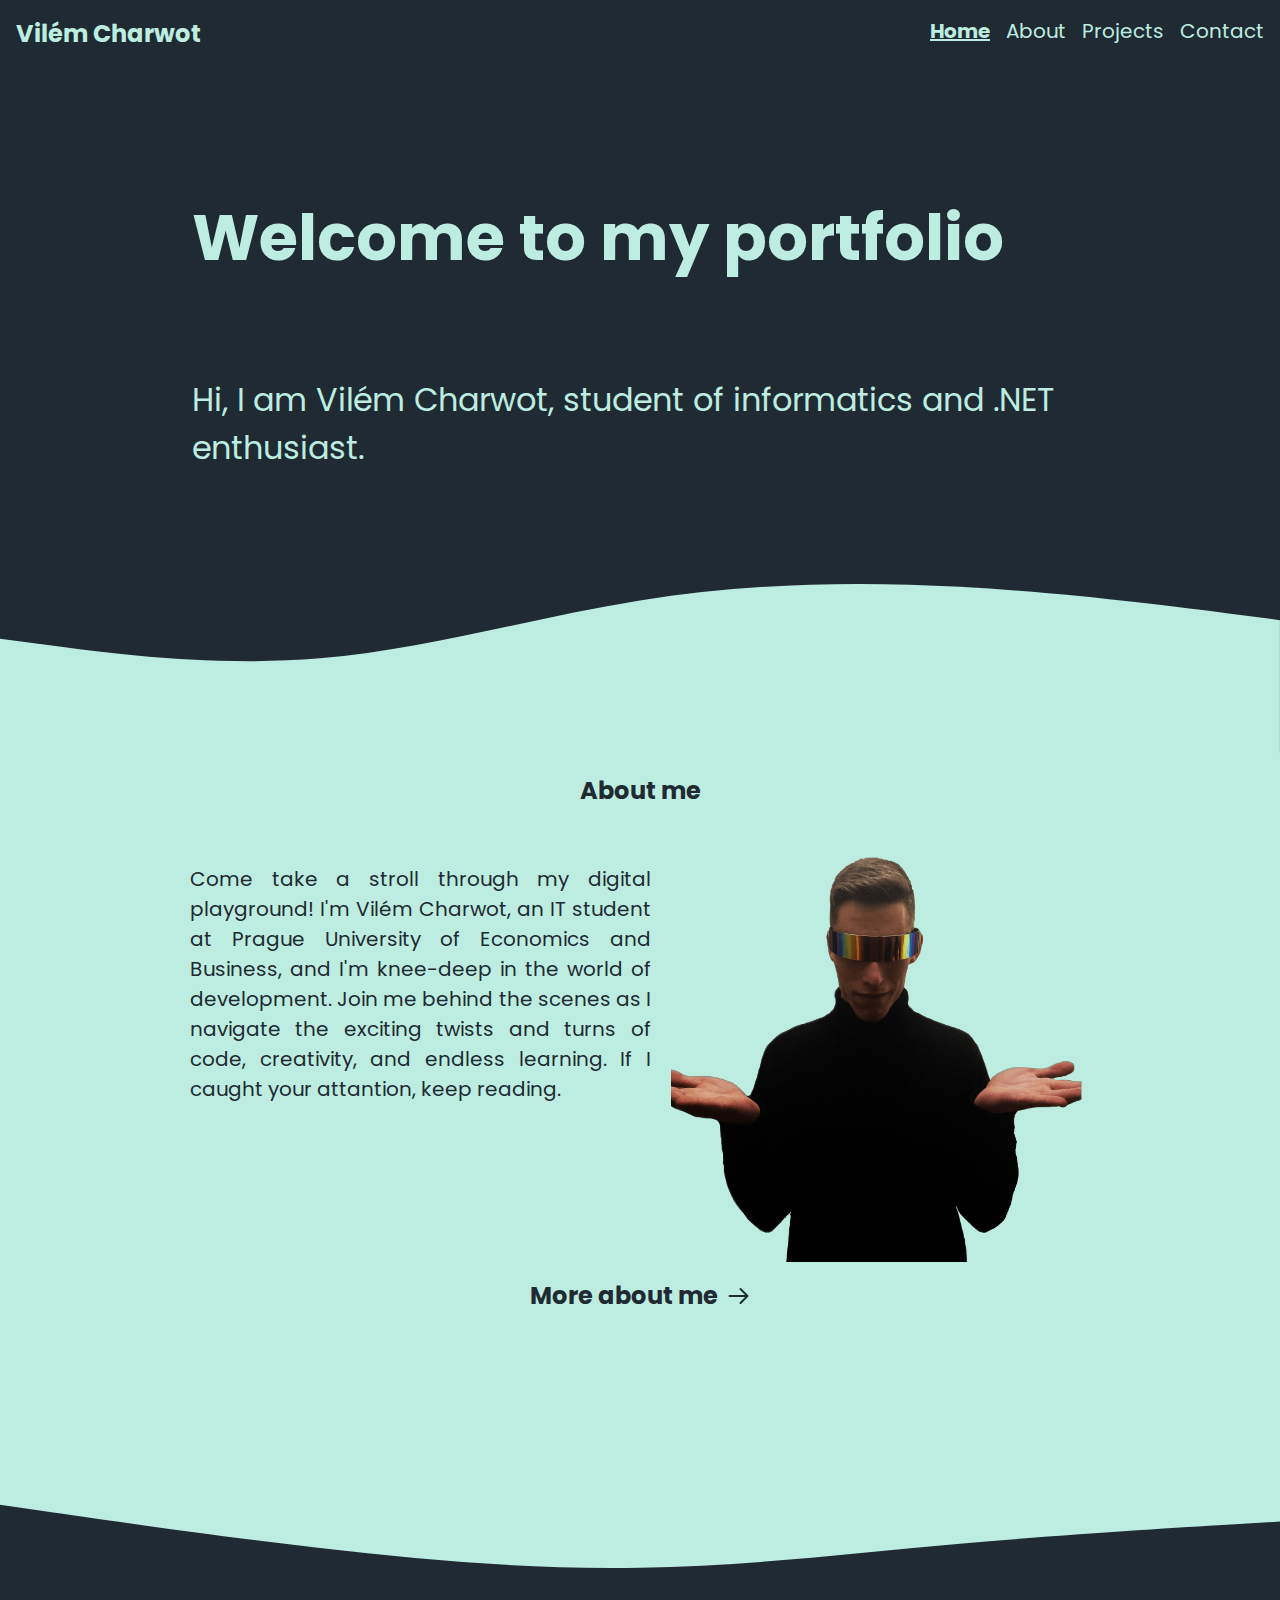
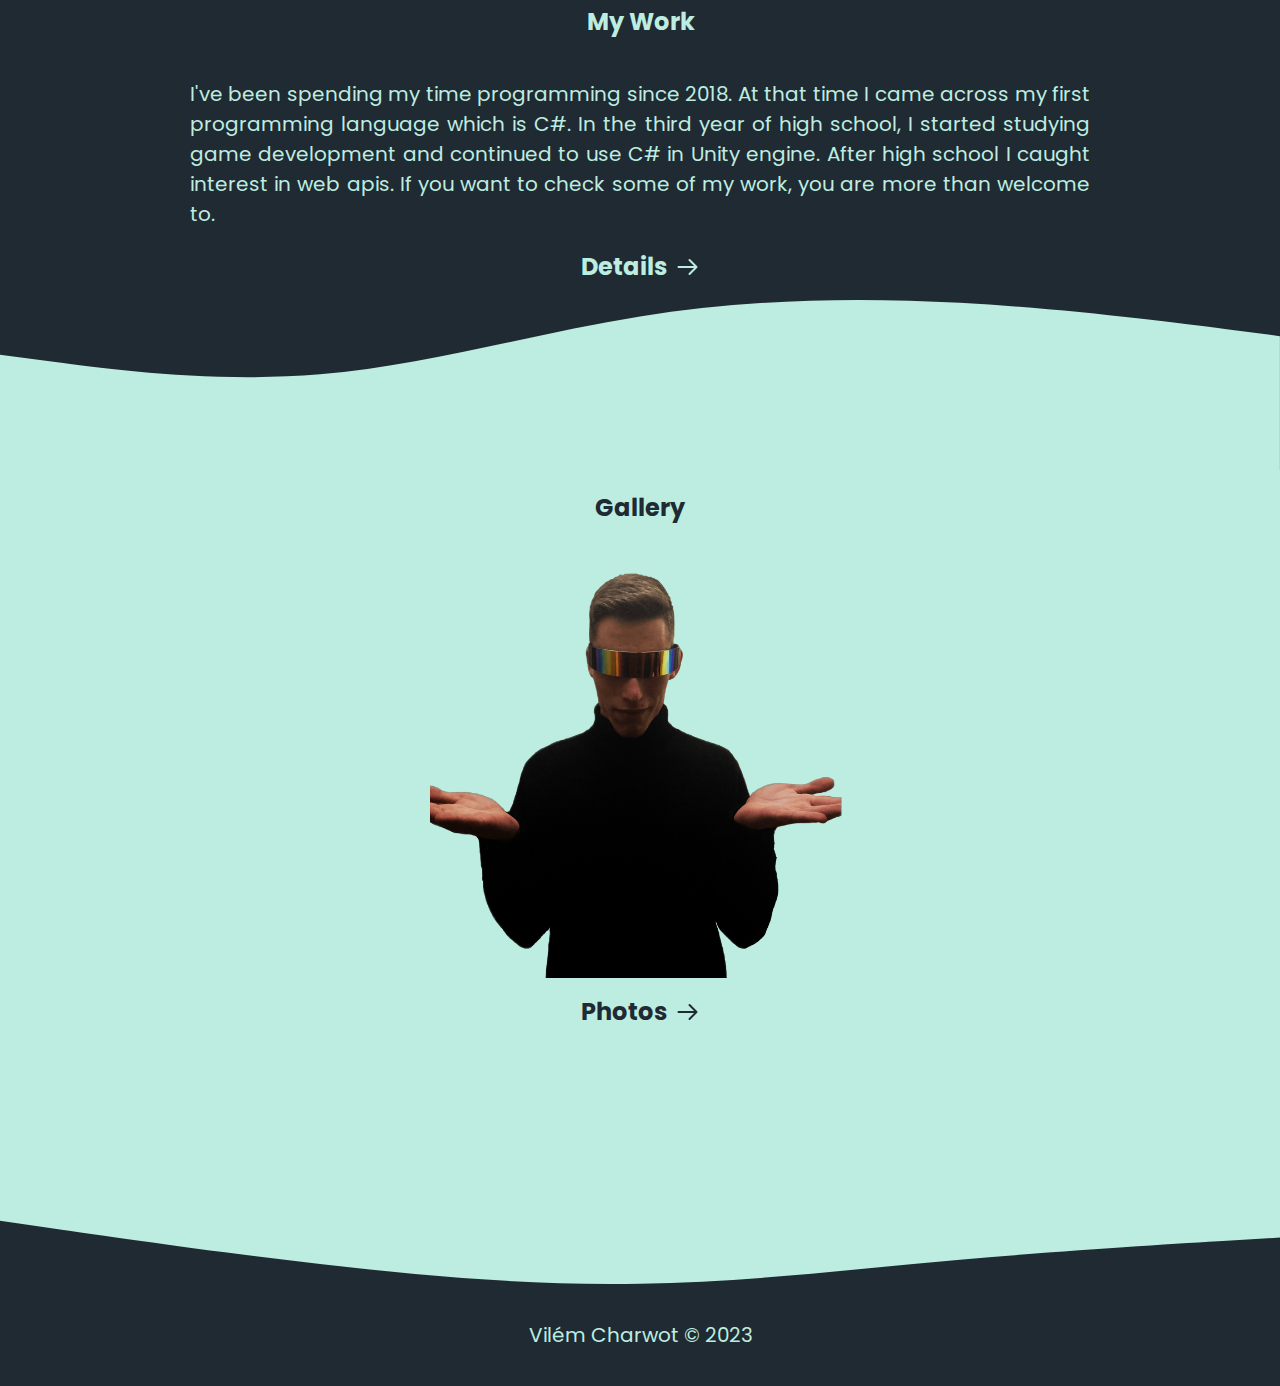
==== commit bd0abeea: "Created about page and cv page." ====
--- a/index.html
+++ b/index.html
@@ -16,17 +16,20 @@
                 <a class="name" href="index.html">Vilém Charwot</a>
             </div>
             <button class="burger-menu" onclick="menuRoll()">
-                <svg width="28" height="24" viewBox="0 0 28 24" fill="none" xmlns="http://www.w3.org/2000/svg">
+                <svg id="burger-icon" width="28" height="24" viewBox="0 0 28 24" fill="none" xmlns="http://www.w3.org/2000/svg">
                     <path fill-rule="evenodd" clip-rule="evenodd" d="M0 2C0 1.46957 0.210714 0.96086 0.585786 0.585787C0.960859 0.210714 1.46957 0 2 0H26C26.5304 0 27.0391 0.210714 27.4142 0.585787C27.7893 0.96086 28 1.46957 28 2C28 2.53043 27.7893 3.03914 27.4142 3.41421C27.0391 3.78929 26.5304 4 26 4H2C1.46957 4 0.960859 3.78929 0.585786 3.41421C0.210714 3.03914 0 2.53043 0 2ZM0 12C0 11.4696 0.210714 10.9609 0.585786 10.5858C0.960859 10.2107 1.46957 10 2 10H26C26.5304 10 27.0391 10.2107 27.4142 10.5858C27.7893 10.9609 28 11.4696 28 12C28 12.5304 27.7893 13.0391 27.4142 13.4142C27.0391 13.7893 26.5304 14 26 14H2C1.46957 14 0.960859 13.7893 0.585786 13.4142C0.210714 13.0391 0 12.5304 0 12ZM0 22C0 21.4696 0.210714 20.9609 0.585786 20.5858C0.960859 20.2107 1.46957 20 2 20H26C26.5304 20 27.0391 20.2107 27.4142 20.5858C27.7893 20.9609 28 21.4696 28 22C28 22.5304 27.7893 23.0391 27.4142 23.4142C27.0391 23.7893 26.5304 24 26 24H2C1.46957 24 0.960859 23.7893 0.585786 23.4142C0.210714 23.0391 0 22.5304 0 22Z" fill="#BDEDE0"/>
+                </svg>
+                <svg id="cross-icon" xmlns="http://www.w3.org/2000/svg" width="26" height="26" viewBox="0 0 26 26" fill="none">
+                    <path d="M1 1L25 25M1 25L25 1L1 25Z" stroke="#BDEDE0" stroke-width="2" stroke-linecap="round" stroke-linejoin="round"/>
                 </svg>
             </button>
 
         </header>
         <nav id="nav-menu">
-            <a href="#" class="nav-item active">Home</a>
-            <a href="#" class="nav-item">About</a>
-            <a href="#" class="nav-item">Projects</a>
-            <a href="#" class="nav-item">Contact</a>
+            <a href="index.html" class="nav-item active">Home</a>
+            <a href="about.html" class="nav-item">About</a>
+            <a href="projects.html" class="nav-item">Projects</a>
+            <a href="contact.html" class="nav-item">Contact</a>
         </nav>
     </div>
     <!--Intro section-->
@@ -38,7 +41,6 @@
     <section class="section-bright">
         <!--Top wave-->
         <svg class="top-wave-cover" xmlns="http://www.w3.org/2000/svg" viewBox="0 0 375 50" fill="none">
-            <title>waveform top</title>
             <path class="top-wave" d="M0 16.0524L15.625 18.1205C31.25 20.2276 62.5 24.3637 93.75 21.7884C125 19.174 156.25 9.80917 187.5 4.81458C218.75 -0.219034 250 -0.843363 281.25 0.834507C312.5 2.51238 343.75 6.57048 359.375 8.56051L375 10.5896V50H359.375C343.75 50 312.5 50 281.25 50C250 50 218.75 50 187.5 50C156.25 50 125 50 93.75 50C62.5 50 31.25 50 15.625 50H0V16.0524Z" fill="#BDEDE0"/>
         </svg>
         <!--Content-->
@@ -86,7 +88,6 @@
     <section class="section-bright">
         <!--Top wave-->
         <svg class="top-wave-cover" xmlns="http://www.w3.org/2000/svg" viewBox="0 0 375 50" fill="none">
-            <title>waveform top</title>
             <path class="top-wave" d="M0 16.0524L15.625 18.1205C31.25 20.2276 62.5 24.3637 93.75 21.7884C125 19.174 156.25 9.80917 187.5 4.81458C218.75 -0.219034 250 -0.843363 281.25 0.834507C312.5 2.51238 343.75 6.57048 359.375 8.56051L375 10.5896V50H359.375C343.75 50 312.5 50 281.25 50C250 50 218.75 50 187.5 50C156.25 50 125 50 93.75 50C62.5 50 31.25 50 15.625 50H0V16.0524Z" fill="#BDEDE0"/>
         </svg>
         <!--Content-->
--- a/styles.css
+++ b/styles.css
@@ -3,6 +3,7 @@
 :root{
     --main-dark: #202A32;
     --main-bright: #BDEDE0;
+    font-size: 16px;
 }
 *{
     font-family: "Poppins", sans-serif;
@@ -43,10 +44,10 @@
 
     .top-page-header-container{
         display: flex;
-        padding: 16px;
-        flex-direction: column;
-        align-items: center;
-        gap: 16px;
+        padding: 1rem;
+        flex-direction: column;
+        align-items: center;
+        gap: 1rem;
         align-self: stretch;
     }
     .top-page-header{
@@ -61,7 +62,7 @@
         align-items: center;
     }
     .name{
-        font-size: 20px;
+        font-size: 1.25rem;
         color: var(--main-bright);
         font-weight: 700;
         line-height: 150%;
@@ -70,9 +71,11 @@
         display: flex;
         flex-direction: column;
         justify-self: stretch;
-        gap: 16px;
-        align-items: center;
-
+        gap: 1rem;
+        align-items: center;
+        max-height: 0;
+        overflow: hidden;
+        transition: max-height 0.2s ease-out;
     }
     .nav-item{
         display: flex;
@@ -98,10 +101,13 @@
         border: none;
         background-color: transparent;
     }
+    #cross-icon{
+        display: none;
+    }
 
     .intro-section{
         display: flex;
-        padding:32px 16px;
+        padding:2rem 1rem;
         flex-direction: column;
         justify-content: center;
         align-items: center;
@@ -110,13 +116,13 @@
         color: var(--main-bright);
     }
     .intro-heading{
-        font-size: 36px;
+        font-size: 2.25rem;
         font-weight: 900;
         /*line-height: 150%;*/
     }
     .intro-text{
         font-weight: 700;
-        font-size: 16px;
+        font-size: 1rem;
         text-align: justify;
     }
 
@@ -138,17 +144,18 @@
     }
     .section-bright-content{
         display: flex;
-        padding: 0 16px;
-        flex-direction: column;
-        align-items: center;
-        gap: 8px;
+        padding: 0 1rem;
+        flex-direction: column;
+        align-items: center;
+        gap: 0.5rem;
         align-self: stretch;
         text-align: justify;
         background-color: var(--main-bright);
+        color: var(--main-dark);
 
     }
     .section-heading{
-        font-size: 24px;
+        font-size: 1.5rem;
         font-weight: 700;
     }
     .text-image{
@@ -157,9 +164,18 @@
         flex-direction: column;
         justify-content: center;
     }
+    .flipped-text-image{
+        flex-direction: column-reverse;
+    }
+
     .section-text{
         align-self: stretch;
-        font-size: 16px;
+        font-size: 1rem;
+        font-weight: 400;
+    }
+    .section-list{
+        text-align: start;
+        font-size: 1rem;
         font-weight: 400;
     }
     .section-image{
@@ -168,8 +184,8 @@
     .arrow-button{
         display: flex;
         align-items: center;
-        gap: 8px;
-        font-size: 16px;
+        gap: 0.5rem;
+        font-size: 1rem;
         font-weight: 700;
         text-decoration: none;
         color: inherit;
@@ -188,17 +204,17 @@
     }
     .section-dark{
         display: flex;
-        padding: 16px 0;
+        padding: 1rem 0;
         flex-direction: column;
         align-items: center;
         align-self: stretch;
     }
     .section-dark-content{
         display: flex;
-        padding: 16px;
-        flex-direction: column;
-        align-items: center;
-        gap: 8px;
+        padding: 1rem;
+        flex-direction: column;
+        align-items: center;
+        gap: 0.5rem;
         align-self: stretch;
         text-align: justify;
         color: var(--main-bright);
@@ -209,13 +225,42 @@
     .copyright{
         text-align: center;
     }
+
+    .list-with-heading{
+        align-self: stretch;
+        font-size: 1rem;
+        font-weight: 400;
+        align-items: start;
+        color: inherit;
+    }
+    .list-heading{
+        font-weight: 700;
+        text-decoration: none;
+        color: inherit;
+    }
+    .list-heading:visited{
+        font-weight: 700;
+        text-decoration: none;
+        color: var(--main-dark);
+    }
+    .list-heading:active{
+        font-weight: 700;
+        text-decoration: none;
+        color: inherit;
+    }
+    .level1{
+        margin-left: -1rem;
+    }
+    .level2{
+        margin-left: 2rem;
+    }
 }
 @media screen and (min-width: 801px){
     .top-page-header-container{
         display: flex;
         justify-content: space-between;
-        padding: 16px;
-        font-size: 24px;
+        padding: 1rem;
+        font-size: 1.5rem;
         font-weight: 700;
     }
     .burger-menu{
@@ -223,10 +268,10 @@
     }
     #nav-menu{
         display: flex;
-        gap: 16px;
+        gap: 1rem;
     }
     .nav-item{
-        font-size: 20px;
+        font-size: 1.25rem;
         text-decoration: none;
         font-weight: 400;
         color: inherit;
@@ -246,15 +291,15 @@
         display: flex;
         flex-direction: column;
         justify-content: center;
-        gap: 16px;
+        gap: 1rem;
         padding: 80px 192px;
         align-self: stretch;
-        font-size: 32px;
+        font-size: 2rem;
     }
     .intro-heading{
         max-width: 900px;
         justify-self: stretch;
-        font-size: 64px;
+        font-size: 4rem;
     }
     .intro-text{
         max-width: 900px;
@@ -274,11 +319,11 @@
 
     .section-bright-content{
         display: flex;
-        padding: 0px 16px;
-        flex-direction: column;
-        align-items: center;
-        justify-content: center;
-        gap: 16px;
+        padding: 0 1rem;
+        flex-direction: column;
+        align-items: center;
+        justify-content: center;
+        gap: 1rem;
         align-self: stretch;
         background-color: var(--main-bright);
         color: var(--main-dark);
@@ -286,19 +331,25 @@
     .section-heading{
         color: inherit;
         max-width: 900px;
+        font-size: 1.5rem;
     }
     .text-image{
         display: flex;
         flex-direction: row;
         max-width: 900px;
         align-items: flex-start;
-        gap: 16px;
+        gap: 1.25rem;
         align-self: stretch;
         margin: auto;
     }
     .section-text{
-        font-size: 20px;
+        font-size: 1.25rem;
         text-align: justify;
+    }
+    .section-list{
+        text-align: start;
+        font-size: 1.25rem;
+        font-weight: 400;
     }
     .section-image{
         max-height: 418px;
@@ -307,8 +358,8 @@
         color: inherit;
         display: flex;
         align-items: center;
-        gap: 8px;
-        font-size: 24px;
+        gap: 0.5rem;
+        font-size: 1.5rem;
         font-weight: 700;
         text-decoration: none;
     }
@@ -316,8 +367,8 @@
         color: inherit;
         display: flex;
         align-items: center;
-        gap: 8px;
-        font-size: 24px;
+        gap: 0.5rem;
+        font-size: 1.5rem;
         font-weight: 700;
         text-decoration: none;
     }
@@ -325,8 +376,8 @@
         color: inherit;
         display: flex;
         align-items: center;
-        gap: 8px;
-        font-size: 24px;
+        gap: 0.5rem;
+        font-size: 1.5rem;
         font-weight: 700;
         text-decoration: underline;
     }
@@ -334,17 +385,17 @@
         color: inherit;
         display: flex;
         align-items: center;
-        gap: 8px;
-        font-size: 24px;
+        gap: 0.5rem;
+        font-size: 1.5rem;
         font-weight: 700;
         text-decoration: none;
     }
     .section-dark{
         display: flex;
-        padding: 16px;
-        flex-direction: column;
-        align-items: center;
-        gap: 8px;
+        padding: 1rem;
+        flex-direction: column;
+        align-items: center;
+        gap: 0.5rem;
         align-self: stretch;
         stroke: var(--main-bright);
     }
@@ -354,6 +405,38 @@
         flex-direction: column;
         align-items: center;
         justify-content: center;
-    }
-
-}
+        color: var(--main-bright);
+    }
+
+    .list-with-heading{
+        align-self: start;
+        font-size: 1.25rem;
+        font-weight: 400;
+        align-items: start;
+        color: inherit;
+    }
+    .list-heading{
+        font-weight: 700;
+        text-decoration: none;
+        color: inherit;
+        font-size: 1.25rem;
+
+    }
+    .list-heading:visited{
+        font-weight: 700;
+        text-decoration: none;
+        color: inherit;
+    }
+    .list-heading:active{
+        font-weight: 700;
+        text-decoration: none;
+        color: inherit;
+    }
+    .level1{
+        margin-left: -1rem;
+    }
+    .level2{
+        margin-left: 2rem;
+    }
+
+}
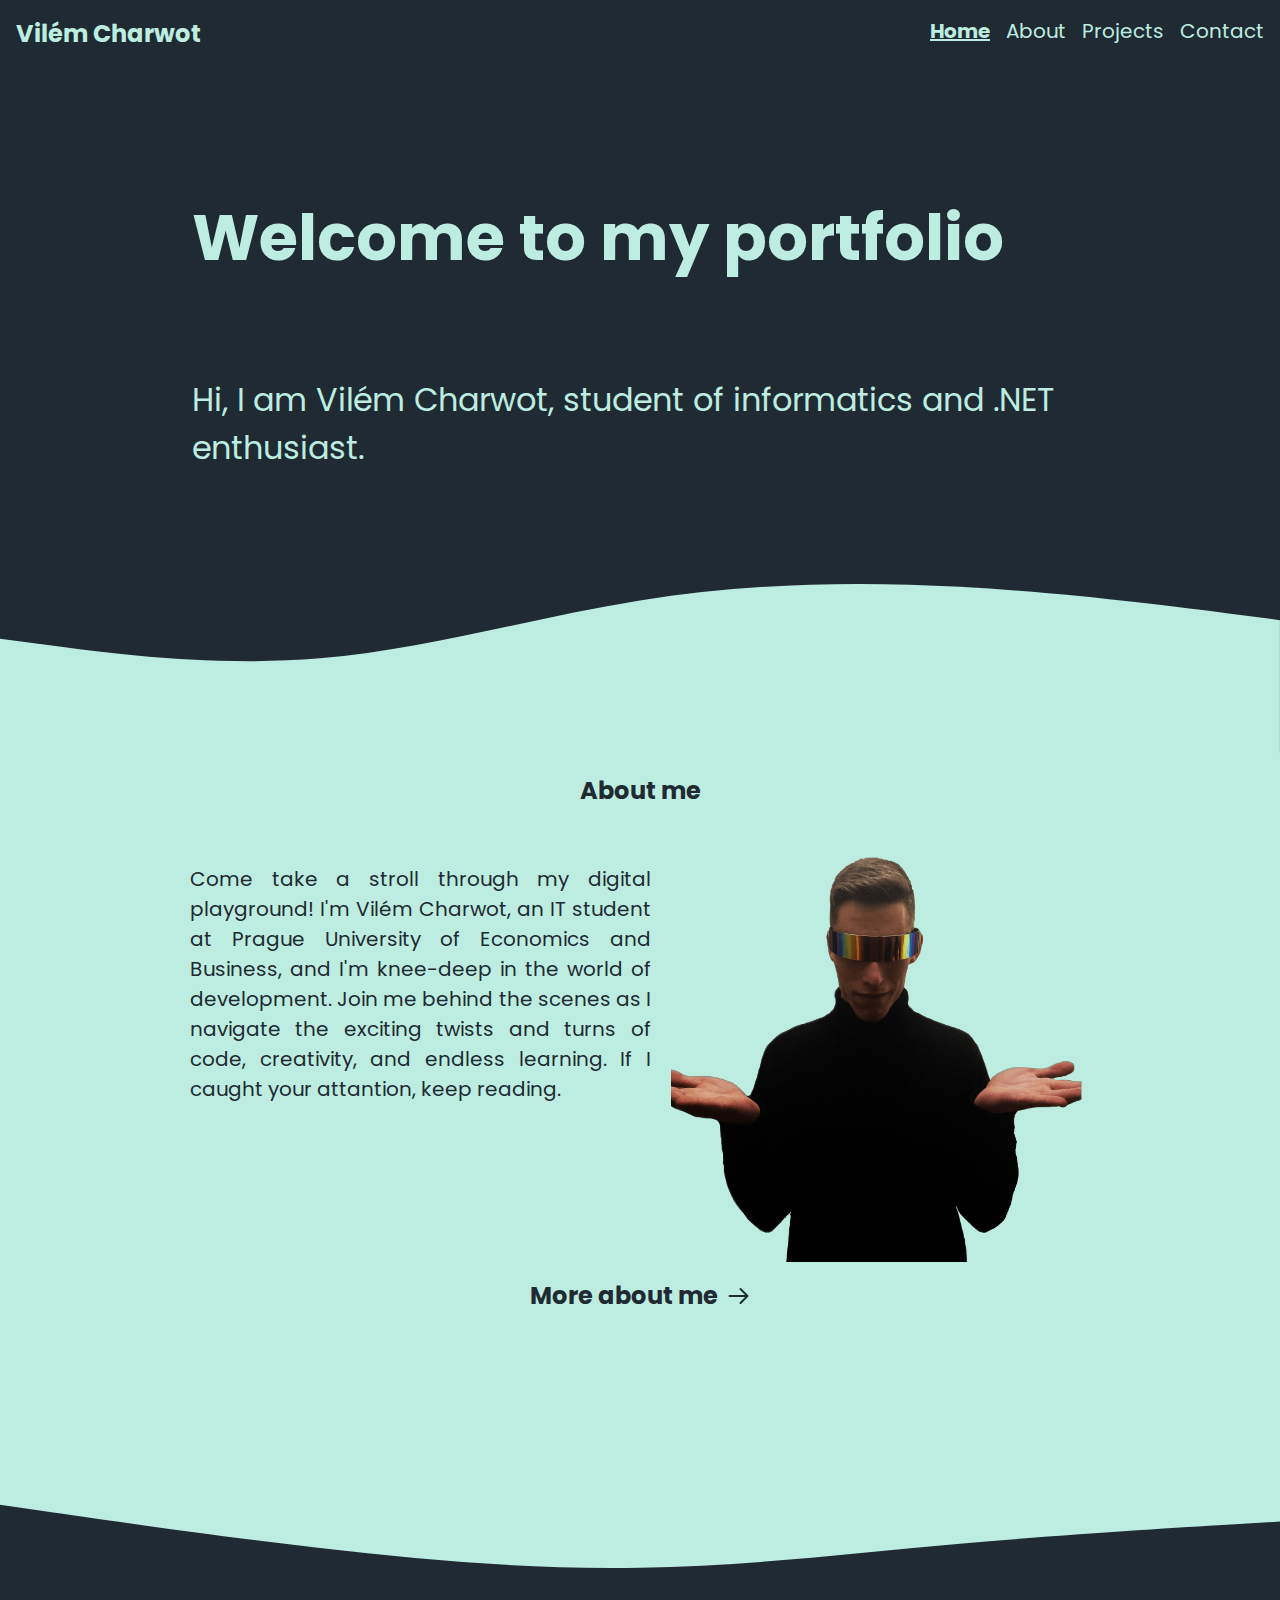
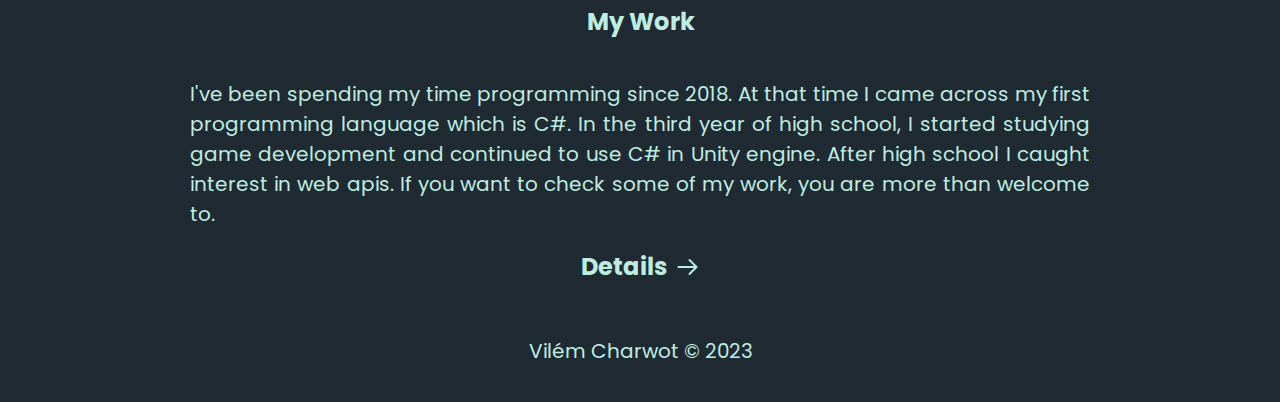
==== commit bf2a1195: "created the rest of pages" ====
--- a/index.html
+++ b/index.html
@@ -85,31 +85,7 @@
         <!--Bottom wave-->
     </section>
     <!--Gallery-->
-    <section class="section-bright">
-        <!--Top wave-->
-        <svg class="top-wave-cover" xmlns="http://www.w3.org/2000/svg" viewBox="0 0 375 50" fill="none">
-            <path class="top-wave" d="M0 16.0524L15.625 18.1205C31.25 20.2276 62.5 24.3637 93.75 21.7884C125 19.174 156.25 9.80917 187.5 4.81458C218.75 -0.219034 250 -0.843363 281.25 0.834507C312.5 2.51238 343.75 6.57048 359.375 8.56051L375 10.5896V50H359.375C343.75 50 312.5 50 281.25 50C250 50 218.75 50 187.5 50C156.25 50 125 50 93.75 50C62.5 50 31.25 50 15.625 50H0V16.0524Z" fill="#BDEDE0"/>
-        </svg>
-        <!--Content-->
-        <div class="section-bright-content">
-            <h2 class="section-heading">Gallery</h2>
-            <div class="text-image">
-                <img class="section-image" src="pictures/matrixVildaEditCrop-min.png" alt="Vilém Charwot - Matrix">
-            </div>
-            <a class="arrow-button" href="projects.html">
-                <span>
-                    Photos
-                </span>
-                <svg xmlns="http://www.w3.org/2000/svg" width="25" height="24" viewBox="0 0 25 24" fill="none">
-                    <path d="M14.5 5L21.5 12M21.5 12L14.5 19M21.5 12H3.5" stroke="#202A32" stroke-width="2" stroke-linecap="round" stroke-linejoin="round"/>
-                </svg>
-            </a>
-        </div>
-        <!--Bottom wave-->
-        <svg class="bottom-wave-cover" xmlns="http://www.w3.org/2000/svg" viewBox="0 0 375 75" fill="none">
-            <path class="bottom-wave" d="M0 56.4436L15.625 58.7386C31.25 60.9715 62.5 65.5614 93.75 69.1589C125 72.7564 156.25 75.4856 187.5 74.9274C218.75 74.4311 250 70.7096 281.25 67.9184C312.5 65.1273 343.75 63.2665 359.375 62.3361L375 61.4057V0H359.375C343.75 0 312.5 0 281.25 0C250 0 218.75 0 187.5 0C156.25 0 125 0 93.75 0C62.5 0 31.25 0 15.625 0H0V56.4436Z" fill="#BDEDE0"/>
-        </svg>
-    </section>
+    
     <!--Footer-->
     <footer class="section-dark">
         <!--Content-->
--- a/styles.css
+++ b/styles.css
@@ -226,12 +226,30 @@
         text-align: center;
     }
 
+    .outer-items-wrapper{
+        display: flex;
+        align-self: stretch;
+        flex-direction: column;
+        align-items: flex-start;
+    }
+    .inner-items-wrapper{
+        display: flex;
+        flex-direction: column;
+        align-items: flex-start;
+    }
+    .list-item{
+        display: flex;
+        flex-direction: column;
+        align-items: flex-start;
+    }
+
     .list-with-heading{
         align-self: stretch;
         font-size: 1rem;
         font-weight: 400;
         align-items: start;
         color: inherit;
+
     }
     .list-heading{
         font-weight: 700;
@@ -409,12 +427,33 @@
     }
 
     .list-with-heading{
-        align-self: start;
-        font-size: 1.25rem;
-        font-weight: 400;
-        align-items: start;
-        color: inherit;
-    }
+        display: flex;
+        flex-direction: column;
+        align-self: center;
+        font-size: 1.25rem;
+        font-weight: 400;
+        align-items: center;
+        justify-content: center;
+        color: inherit;
+
+    }
+    .outer-items-wrapper{
+        display: flex;
+        align-self: stretch;
+        flex-direction: column;
+        align-items: center;
+    }
+    .inner-items-wrapper{
+        display: flex;
+        flex-direction: column;
+        align-items: flex-start;
+    }
+    .list-item{
+        display: flex;
+        flex-direction: column;
+        align-items: flex-start;
+    }
+
     .list-heading{
         font-weight: 700;
         text-decoration: none;
